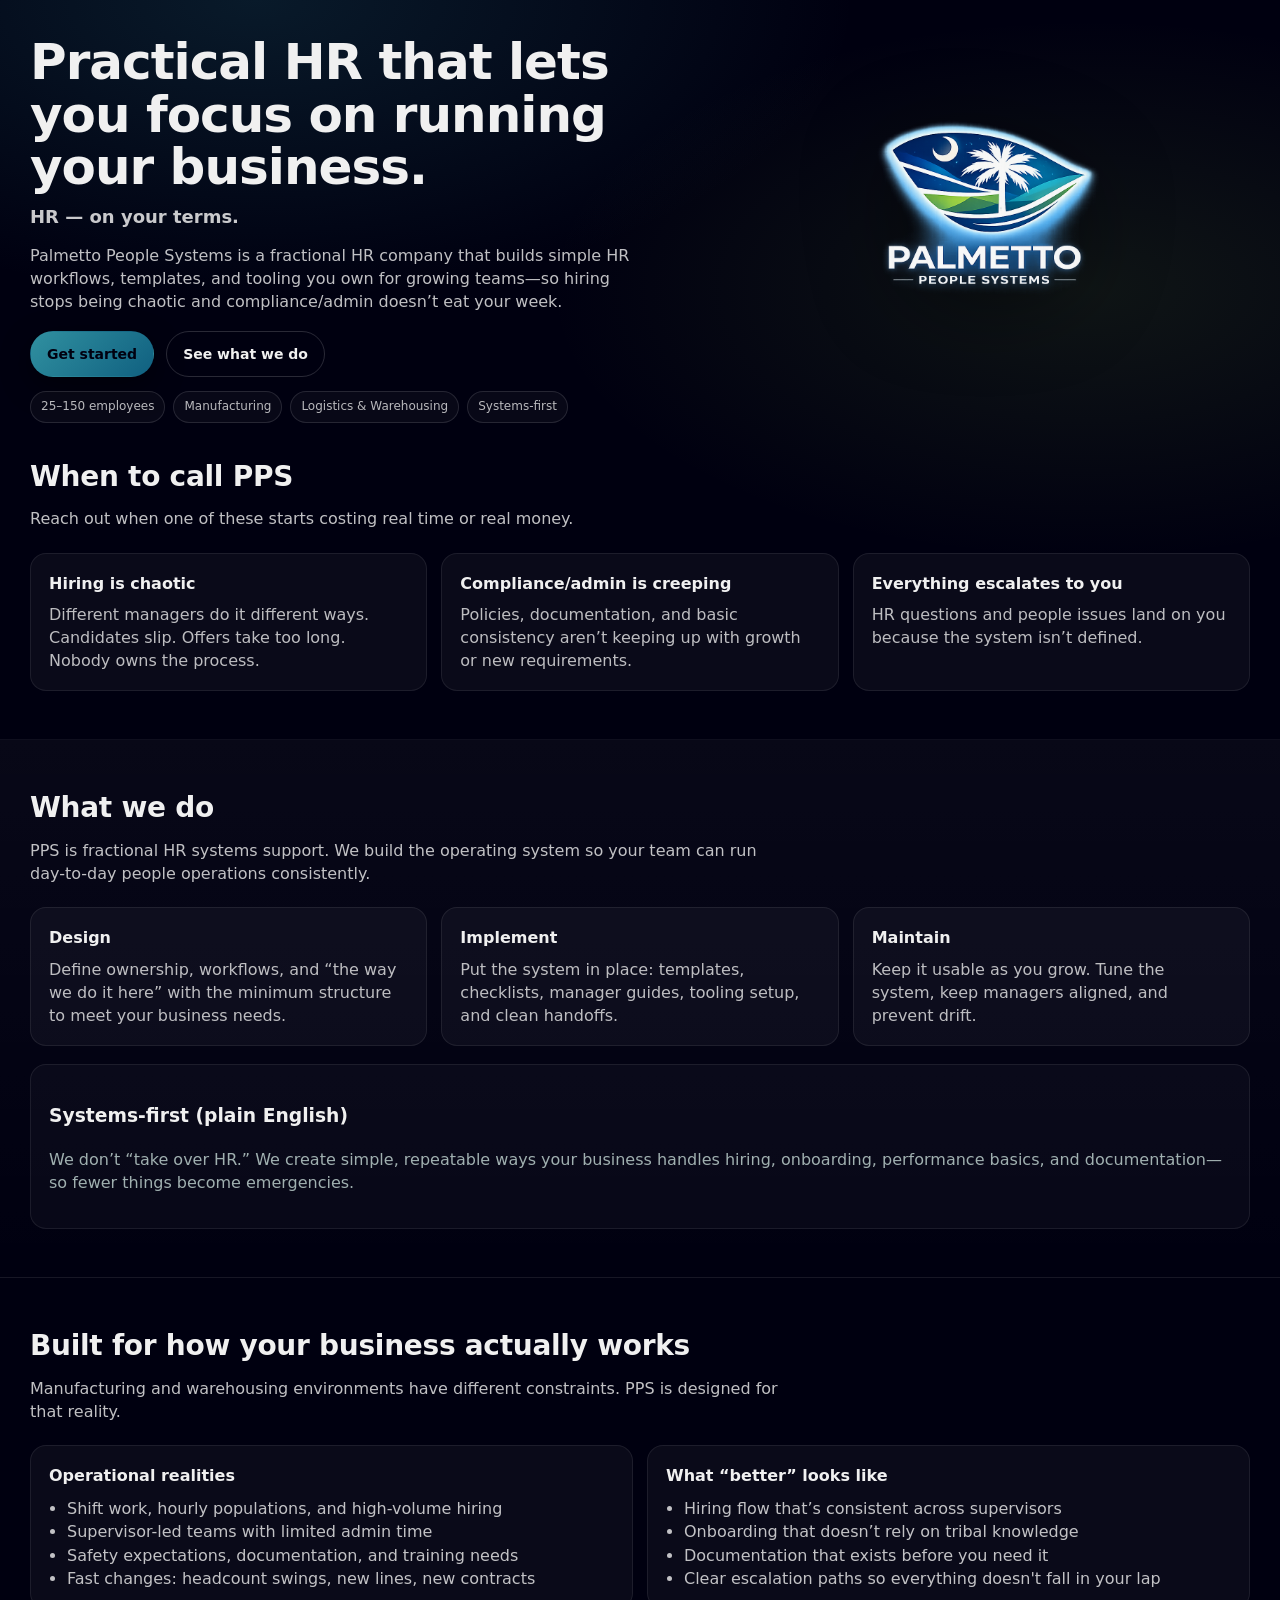
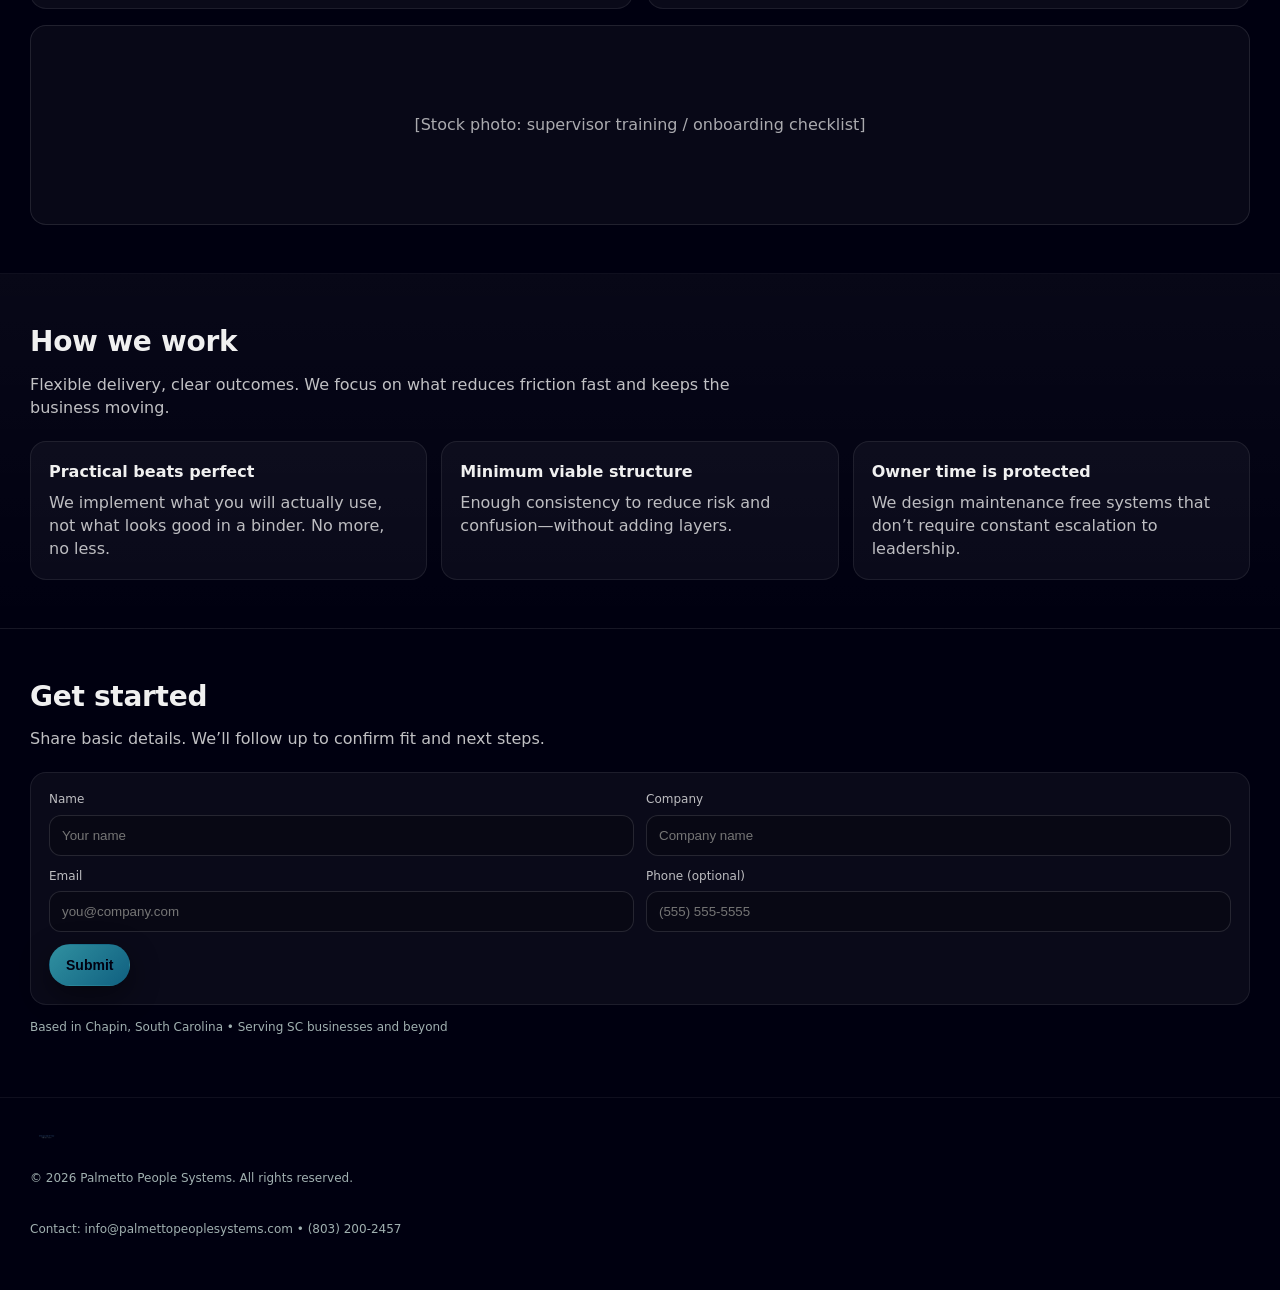
==== index.html @ 8e49301e "Initial site commit" ====
<!doctype html>
<html lang="en">
<head>
  <meta charset="utf-8" />
  <meta name="viewport" content="width=device-width, initial-scale=1" />
  <title>Palmetto People Systems | HR — on your terms.</title>
  <meta name="description" content="Practical HR systems for manufacturing and logistics businesses in South Carolina. HR — on your terms." />
  <link rel="stylesheet" href="styles.css" />
</head>

<body>
  <main id="top">

    <!-- HERO -->
    <section class="hero">
      <div class="container hero-grid">

        <div class="hero-copy">
          <div class="hero-content">
            <h1 class="hero-headline">Practical HR that lets you focus on running your business.</h1>

            <p class="hero-tagline">HR — on your terms.</p>

            <p class="hero-subhead">
              Palmetto People Systems is a fractional HR company that builds simple HR workflows, templates, and tooling you own for growing teams—so hiring stops being chaotic and compliance/admin doesn’t eat your week.
            </p>

            <div class="cta-row">
              <a class="btn" href="#contact">Get started</a>
              <a class="btn btn-ghost" href="#what">See what we do</a>
            </div>

            <div class="pill-row">
              <span class="pill">25–150 employees</span>
              <span class="pill">Manufacturing</span>
              <span class="pill">Logistics & Warehousing</span>
              <span class="pill">Systems-first</span>
            </div>
          </div>

          <img class="brand-logo" src="assets/logo-contrast-white-letters.png" alt="Palmetto People Systems" />
        </div>

      </div>
    </section>

    <!-- TRIGGERS -->
    <section class="section">
      <div class="container">
        <div class="section-head">
          <h2>When to call PPS</h2>
          <p> Reach out when one of these starts costing real time or real money.</p>
        </div>

        <div class="cards">
          <article class="card">
            <h3>Hiring is chaotic</h3>
            <p>Different managers do it different ways. Candidates slip. Offers take too long. Nobody owns the process.</p>
          </article>
          <article class="card">
            <h3>Compliance/admin is creeping</h3>
            <p>Policies, documentation, and basic consistency aren’t keeping up with growth or new requirements.</p>
          </article>
          <article class="card">
            <h3>Everything escalates to you</h3>
            <p>HR questions and people issues land on you because the system isn’t defined.</p>
          </article>
        </div>
      </div>
    </section>

    <!-- WHAT WE DO -->
    <section id="what" class="section section-alt">
      <div class="container">
        <div class="section-head">
          <h2>What we do</h2>
          <p>
            PPS is fractional HR systems support. We build the operating system so your team can run day-to-day people operations consistently.
          </p>
        </div>

        <div class="cards">
          <article class="card">
            <h3>Design</h3>
            <p>Define ownership, workflows, and “the way we do it here” with the minimum structure to meet your business needs.</p>
          </article>
          <article class="card">
            <h3>Implement</h3>
            <p>Put the system in place: templates, checklists, manager guides, tooling setup, and clean handoffs.</p>
          </article>
          <article class="card">
            <h3>Maintain</h3>
            <p>Keep it usable as you grow. Tune the system, keep managers aligned, and prevent drift.</p>
          </article>
        </div>

        <div class="callout">
          <h3>Systems-first (plain English)</h3>
          <p class="muted">
            We don’t “take over HR.” We create simple, repeatable ways your business handles hiring, onboarding, performance basics, and documentation—
            so fewer things become emergencies. 
          </p>
        </div>
      </div>
    </section>

    <!-- FIT -->
    <section class="section">
      <div class="container">
        <div class="section-head">
          <h2>Built for how your business actually works</h2>
          <p>Manufacturing and warehousing environments have different constraints. PPS is designed for that reality.</p>
        </div>

        <div class="grid-two">
          <div class="list-card">
            <h3>Operational realities</h3>
            <ul>
              <li>Shift work, hourly populations, and high-volume hiring</li>
              <li>Supervisor-led teams with limited admin time</li>
              <li>Safety expectations, documentation, and training needs</li>
              <li>Fast changes: headcount swings, new lines, new contracts</li>
            </ul>
          </div>

          <div class="list-card">
            <h3>What “better” looks like</h3>
            <ul>
              <li>Hiring flow that’s consistent across supervisors</li>
              <li>Onboarding that doesn’t rely on tribal knowledge</li>
              <li>Documentation that exists before you need it</li>
              <li>Clear escalation paths so everything doesn't fall in your lap</li>
            </ul>
          </div>
        </div>

        <!-- [Image: stock photo — clipboard/checklist, supervisor training, onboarding] -->
        <div class="img-placeholder wide" aria-label="Fit image placeholder">
          [Stock photo: supervisor training / onboarding checklist]
        </div>
      </div>
    </section>

    <!-- HOW WE WORK -->
    <section class="section section-alt">
      <div class="container">
        <div class="section-head">
          <h2>How we work</h2>
          <p>
            Flexible delivery, clear outcomes. We focus on what reduces friction fast and keeps the business moving.
          </p>
        </div>

        <div class="cards">
          <article class="card">
            <h3>Practical beats perfect</h3>
            <p>We implement what you will actually use, not what looks good in a binder. No more, no less.</p>
          </article>
          <article class="card">
            <h3>Minimum viable structure</h3>
            <p>Enough consistency to reduce risk and confusion—without adding layers.</p>
          </article>
          <article class="card">
            <h3>Owner time is protected</h3>
            <p>We design maintenance free systems that don’t require constant escalation to leadership.</p>
          </article>
        </div>

      </div>
    </section>

    <!-- CONTACT -->
    <section id="contact" class="section">
      <div class="container">
        <div class="section-head">
          <h2>Get started</h2>
          <p>Share basic details. We’ll follow up to confirm fit and next steps.</p>
        </div>

        <form id="leadForm" class="form" action="mailto:info@palmettopeoplesystems.com" method="post" enctype="text/plain">
          <div class="field">
            <label for="name">Name</label>
            <input id="name" name="name" type="text" placeholder="Your name" required />
          </div>

          <div class="field">
            <label for="company">Company</label>
            <input id="company" name="company" type="text" placeholder="Company name" required />
          </div>

          <div class="field">
            <label for="email">Email</label>
            <input id="email" name="email" type="email" placeholder="you@company.com" required />
          </div>

          <div class="field">
            <label for="phone">Phone (optional)</label>
            <input id="phone" name="phone" type="tel" placeholder="(555) 555-5555" />
          </div>

          <div class="actions full">
            <button class="btn" type="submit">Submit</button>
          </div>
        </form>

        <div class="footer-cta">
          <p class="muted small">Based in Chapin, South Carolina • Serving SC businesses and beyond</p>
        </div>
      </div>
    </section>

  </main>

  <footer class="footer">
    <div class="container footer-inner">
      <img class="footer-logo" src="assets/logo-words.png" alt="Palmetto People Systems" />
      <p class="muted small">© <span id="year"></span> Palmetto People Systems. All rights reserved.</p>
      <p class="muted small">Contact: info@palmettopeoplesystems.com • (803) 200-2457</p>
    </div>
  </footer>

  <script>
    document.getElementById("year").textContent = new Date().getFullYear();
  </script>
</body>
</html>
---- styles.css ----
:root{
  --bg: #000010;
  --panel: rgba(255,255,255,0.04);
  --text: #F0F0F0;
  --muted: #A0B0B0;

  --teal: #106080;
  --sea: #3090A0;

  --radius: 16px;
  --shadow: 0 10px 30px rgba(0,0,0,0.45);
  --max: 1220px;
}

*{ box-sizing: border-box; }
html{ scroll-behavior: smooth; }

body{
  margin: 0;
  font-family: ui-sans-serif, system-ui, -apple-system, Segoe UI, Roboto, Helvetica, Arial;
  background:
    radial-gradient(1000px 500px at 20% 0%, rgba(48,144,160,0.18), transparent 60%),
    radial-gradient(900px 450px at 85% 10%, rgba(128,176,64,0.12), transparent 60%),
    var(--bg);
  color: var(--text);
  line-height: 1.45;
}

a{ color: inherit; text-decoration: none; }
a:hover{ opacity: 0.92; }

.container{
  width: min(var(--max), calc(100% - 40px));
  margin: 0 auto;
}

.muted{ color: var(--muted); }
.small{ font-size: 12px; }

/* -------------------------------------------------
   HERO
-------------------------------------------------- */
.hero{
  padding: 36px 0 18px;
}

/* Hero wrapper */
.hero-grid{
  display: block;
}

/* Two-column hero: copy on left, logo on right */
.hero-copy{
  display: grid;
  grid-template-columns: minmax(0, 1.06fr) minmax(0, 0.94fr);
  column-gap: clamp(24px, 3vw, 48px);
  align-items: center;
}

.hero-content{
  max-width: 740px;
  min-width: 0;
}

/* Hero logo */
.brand-logo{
  justify-self: end;
  align-self: center;
  width: clamp(560px, 40vw, 760px);
  max-width: 100%;
  height: auto;
  transform-origin: right center;

  opacity: 0.98;
  filter: drop-shadow(0 18px 48px rgba(0,0,0,0.55));
}

/* Wide desktop tune: enlarge and nudge logo right */
@media (min-width: 1281px){
  .brand-logo{
    transform-origin: 98% center;
    transform: translateX(90px) scale(1.64);
  }
}

/* Desktop-to-tablet interpolation */
@media (max-width: 1280px){
  .hero-copy{
    grid-template-columns: minmax(0, 1fr) minmax(0, 0.95fr);
    column-gap: 24px;
  }

  .brand-logo{
    width: clamp(500px, 42vw, 680px);
    transform: none;
  }
}

.hero + .section{
  padding-top: 16px;
}

.hero-headline{
  margin: 0;
  font-size: clamp(30px, 4vw, 50px);
  line-height: 1.05;
  letter-spacing: -0.02em;
}

.hero-tagline{
  margin: 10px 0 0;
  font-size: 18px;
  font-weight: 600;
  color: rgba(240,240,240,0.84);
}

.hero-subhead{
  margin: 14px 0 0;
  font-size: 16px;
  color: rgba(240,240,240,0.80);
  max-width: 72ch;
}

/* Buttons */
.cta-row{
  display: flex;
  gap: 12px;
  flex-wrap: wrap;
  margin: 18px 0 0;
}

.btn{
  display: inline-flex;
  align-items: center;
  justify-content: center;
  border-radius: 999px;
  padding: 12px 16px;
  font-weight: 700;
  font-size: 14px;
  background: linear-gradient(135deg, var(--sea), var(--teal));
  color: var(--bg);
  border: 1px solid rgba(255,255,255,0.0);
  box-shadow: var(--shadow);
}
.btn:hover{ transform: translateY(-1px); }
.btn:active{ transform: translateY(0px); }

.btn-ghost{
  background: transparent;
  border: 1px solid rgba(255,255,255,0.16);
  color: var(--text);
  box-shadow: none;
}

/* Pills */
.pill-row{
  margin-top: 14px;
  display: flex;
  gap: 8px;
  flex-wrap: wrap;
}

.pill{
  font-size: 12px;
  color: rgba(240,240,240,0.76);
  border: 1px solid rgba(255,255,255,0.12);
  padding: 6px 10px;
  border-radius: 999px;
  background: rgba(255,255,255,0.03);
}

/* Sections */
.section{ padding: 48px 0; }

.section-alt{
  background: linear-gradient(180deg, rgba(255,255,255,0.03), rgba(255,255,255,0.00));
  border-top: 1px solid rgba(255,255,255,0.06);
  border-bottom: 1px solid rgba(255,255,255,0.06);
}

.section-head h2{
  font-size: 28px;
  margin: 0 0 10px;
  letter-spacing: -0.01em;
}

.section-head p{
  color: rgba(240,240,240,0.80);
  max-width: 75ch;
  margin: 0 0 22px;
}

/* Cards */
.cards{
  display: grid;
  grid-template-columns: repeat(3, 1fr);
  gap: 14px;
}

.card{
  background: var(--panel);
  border: 1px solid rgba(255,255,255,0.08);
  border-radius: var(--radius);
  padding: 18px;
}

.card h3{ margin: 0 0 8px; font-size: 16px; }
.card p{ margin: 0; color: rgba(240,240,240,0.78); }

/* Two-column lists */
.grid-two{
  display: grid;
  grid-template-columns: 1fr 1fr;
  gap: 14px;
}

.list-card{
  background: var(--panel);
  border: 1px solid rgba(255,255,255,0.08);
  border-radius: var(--radius);
  padding: 18px;
}

.list-card h3{ margin: 0 0 10px; font-size: 16px; }
.list-card ul{
  margin: 0;
  padding-left: 18px;
  color: rgba(240,240,240,0.80);
}

/* Callouts */
.callout{
  margin-top: 18px;
  background: rgba(255,255,255,0.03);
  border: 1px solid rgba(255,255,255,0.08);
  border-radius: var(--radius);
  padding: 18px;
}

/* Boundary */
.boundary{
  margin-top: 18px;
  background: rgba(255,255,255,0.03);
  border: 1px solid rgba(255,255,255,0.08);
  border-radius: var(--radius);
  padding: 18px;
}

.boundary h3{
  margin: 0 0 8px;
  font-size: 14px;
  letter-spacing: 0.01em;
  color: rgba(240,240,240,0.85);
}

.boundary p{ margin: 0 0 10px; font-size: 13px; }
.boundary ul{ margin: 0; padding-left: 18px; font-size: 13px; }

/* Form */
.form{
  display: grid;
  grid-template-columns: 1fr 1fr;
  gap: 12px;
  background: var(--panel);
  border: 1px solid rgba(255,255,255,0.08);
  border-radius: var(--radius);
  padding: 18px;
}

.field{ display: grid; gap: 6px; }

label{ font-size: 12px; color: rgba(240,240,240,0.78); }

input{
  width: 100%;
  padding: 12px 12px;
  border-radius: 12px;
  border: 1px solid rgba(255,255,255,0.12);
  background: rgba(0,0,0,0.18);
  color: var(--text);
  outline: none;
}

input:focus{
  border-color: rgba(48,144,160,0.55);
  box-shadow: 0 0 0 4px rgba(48,144,160,0.12);
}

.actions{
  display: flex;
  align-items: center;
  gap: 14px;
  flex-wrap: wrap;
}

.actions.full{ grid-column: 1 / -1; }

/* Thank-you */
.thankyou{
  display: grid;
  gap: 4px;
  padding: 14px 16px;
  border-radius: 14px;
  background: rgba(48,144,160,0.12);
  border: 1px solid rgba(48,144,160,0.28);
  margin-bottom: 12px;
}

/* Footer */
.footer{
  padding: 28px 0 40px;
  border-top: 1px solid rgba(255,255,255,0.06);
}

.footer-inner{
  display: grid;
  gap: 10px;
  justify-items: start;
}

.footer-logo{
  height: 22px;
  width: auto;
  opacity: 0.95;
}

.footer-cta{ margin-top: 14px; }

/* Image placeholders used later in page */
.img-placeholder{
  width: 100%;
  min-height: 240px;
  border-radius: var(--radius);
  border: 1px solid rgba(255,255,255,0.10);
  background: rgba(255,255,255,0.03);
  display: grid;
  place-items: center;
  color: rgba(240,240,240,0.70);
  padding: 16px;
  text-align: center;
}

.img-placeholder.wide{
  min-height: 200px;
  margin-top: 16px;
}

/* Mobile stack */
@media (max-width: 900px){
  /* Single column hero: logo above copy */
  .hero-copy{
    display: grid;
    grid-template-columns: 1fr;
    gap: 12px;
  }

  .hero-content{
    order: 2;
    max-width: none;
  }

  .brand-logo{
    order: 1;
    justify-self: center;
    align-self: center;
    width: min(490px, 82vw);
    margin-top: 0;
    margin-bottom: 8px;
  }

  .hero-headline,
  .hero-tagline,
  .hero-subhead,
  .cta-row,
  .pill-row{
    grid-column: 1;
  }

  .cards{ grid-template-columns: 1fr; }
  .grid-two{ grid-template-columns: 1fr; }
}

@media (max-width: 640px){
  .hero{
    padding-top: 24px;
    padding-bottom: 12px;
  }

  .hero-copy{
    gap: 6px;
  }

  .brand-logo{
    width: min(520px, 92vw);
    height: clamp(132px, 38vw, 170px);
    object-fit: cover;
    object-position: center 50%;
    margin-bottom: 2px;
  }

  .hero + .section{
    padding-top: 10px;
  }
}

@media (max-width: 760px){
  .form{ grid-template-columns: 1fr; }
}
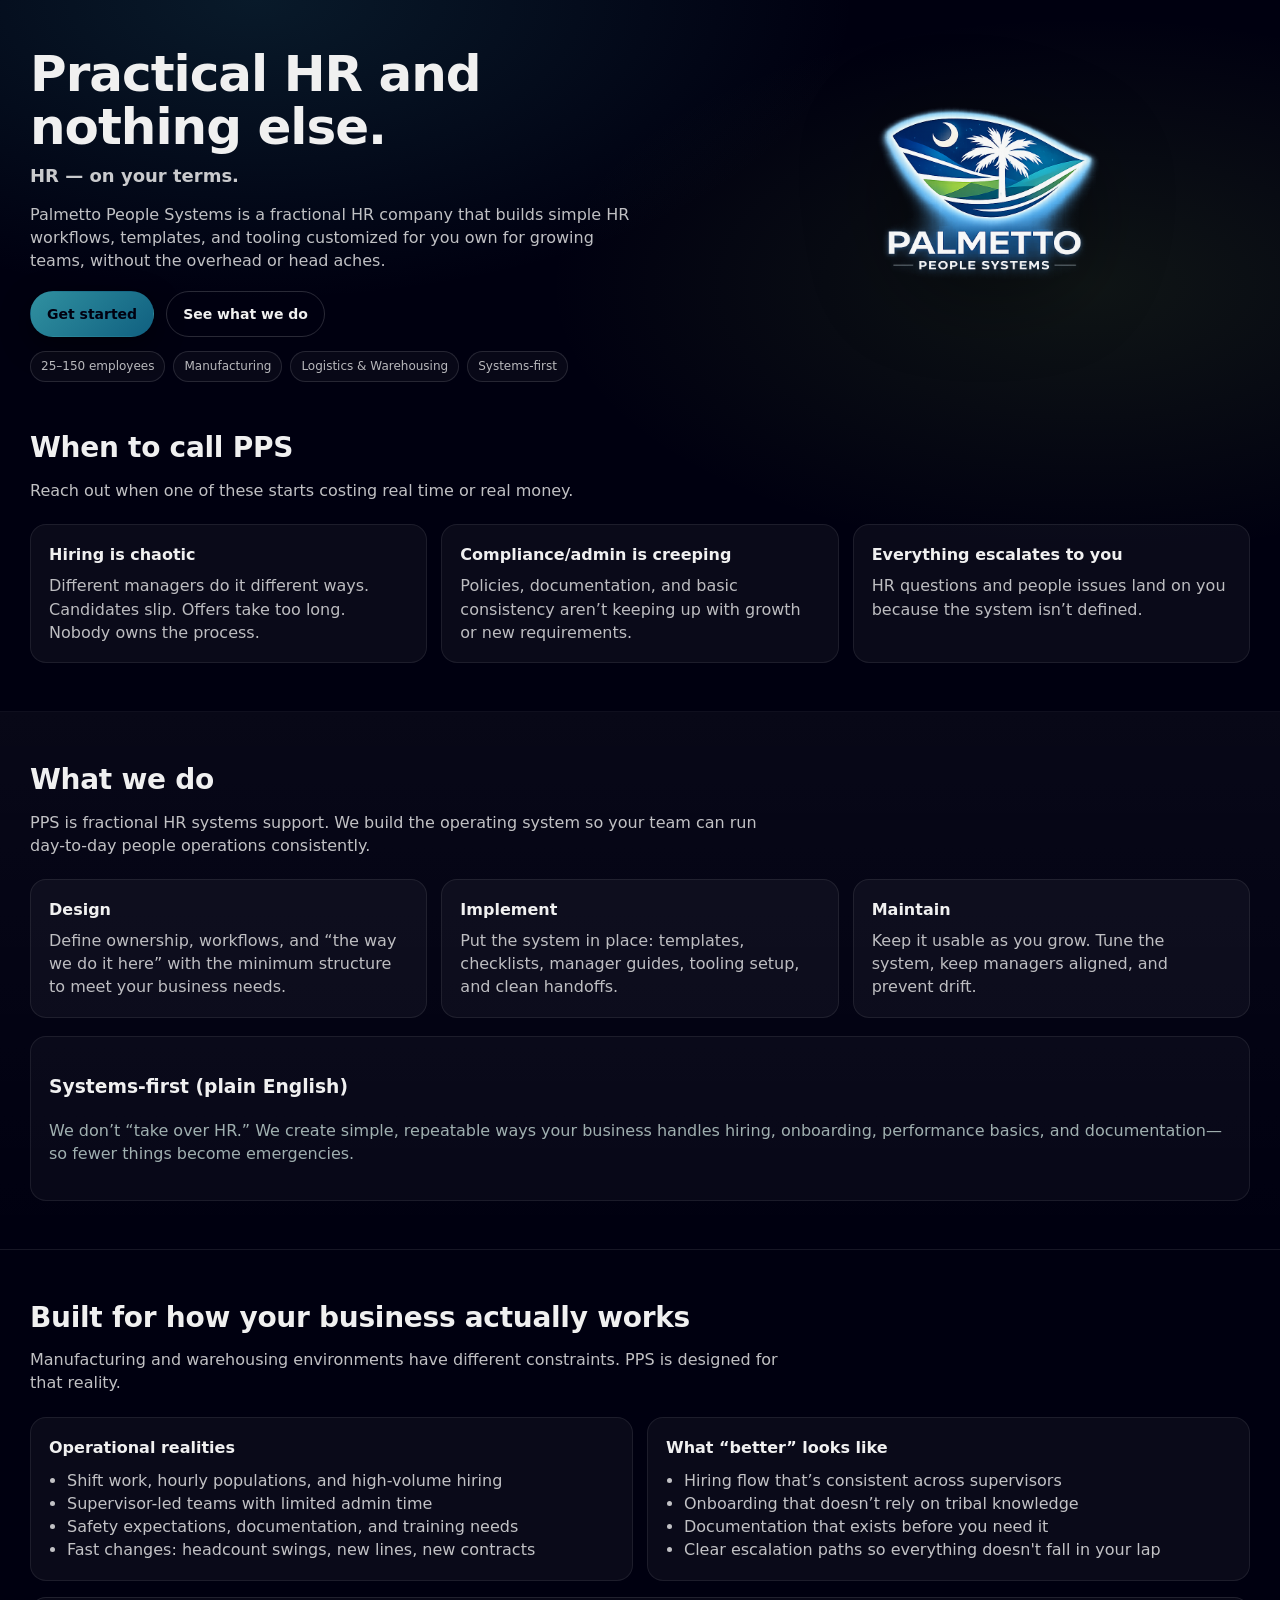
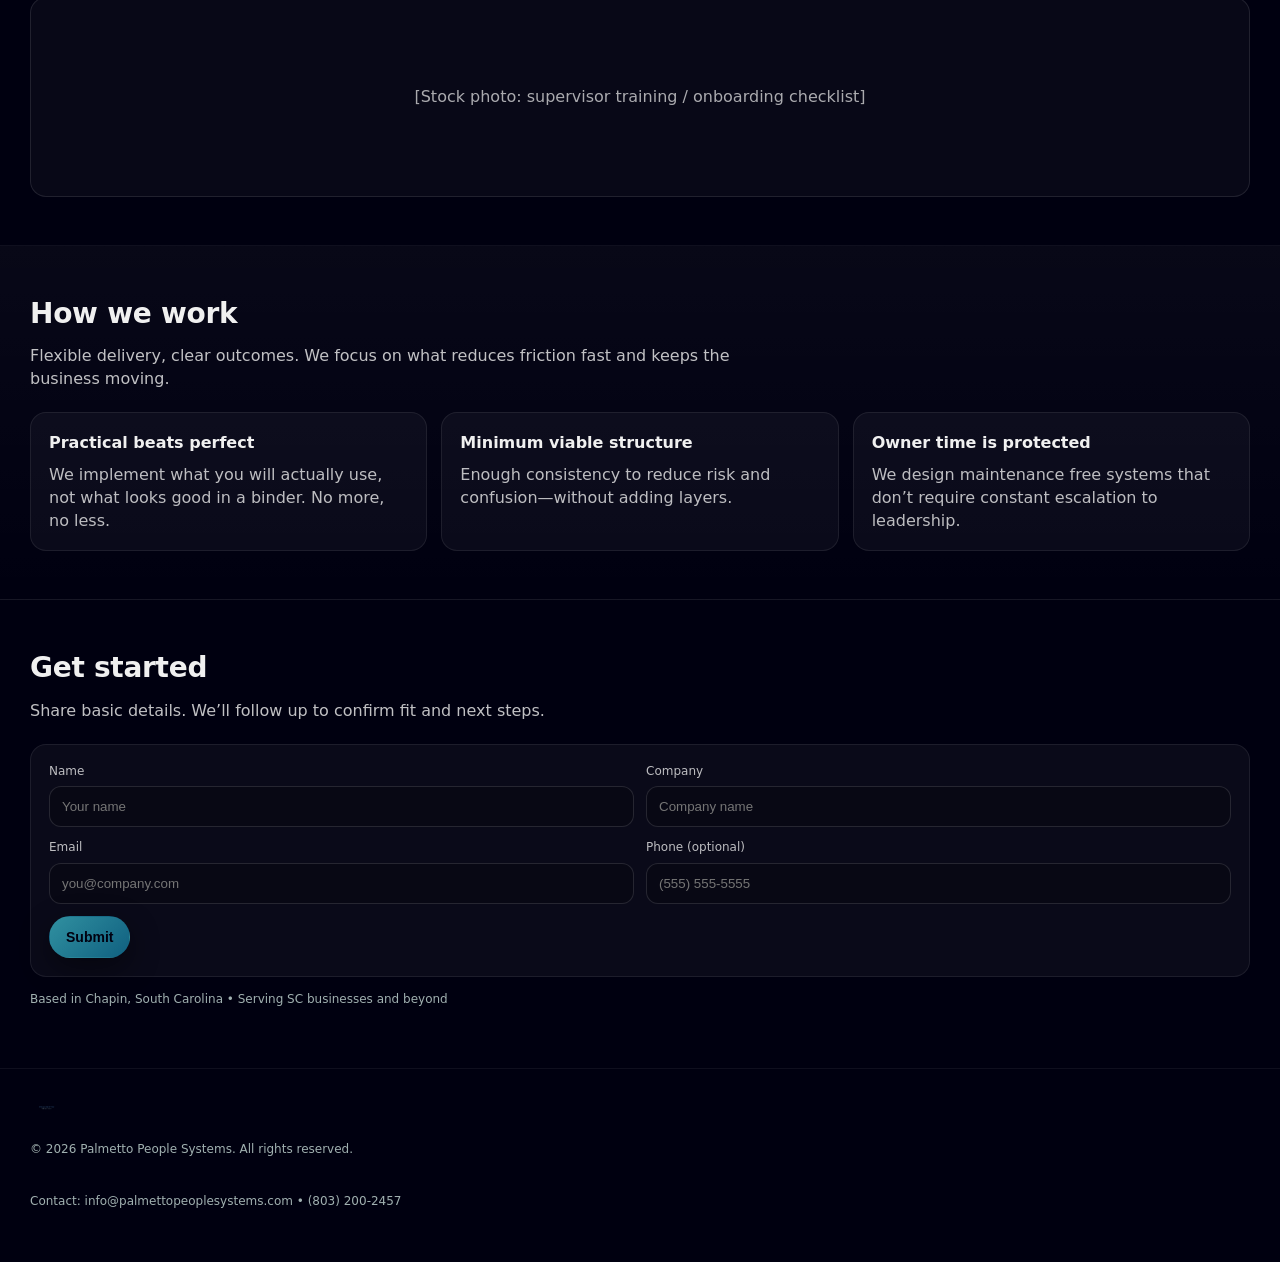
==== commit dcd1740e: "update site content" ====
--- a/index.html
+++ b/index.html
@@ -17,12 +17,12 @@
 
         <div class="hero-copy">
           <div class="hero-content">
-            <h1 class="hero-headline">Practical HR that lets you focus on running your business.</h1>
+            <h1 class="hero-headline">Practical HR and nothing else.</h1>
 
             <p class="hero-tagline">HR — on your terms.</p>
 
             <p class="hero-subhead">
-              Palmetto People Systems is a fractional HR company that builds simple HR workflows, templates, and tooling you own for growing teams—so hiring stops being chaotic and compliance/admin doesn’t eat your week.
+              Palmetto People Systems is a fractional HR company that builds simple HR workflows, templates, and tooling customized for you own for growing teams, without the overhead or head aches.
             </p>
 
             <div class="cta-row">
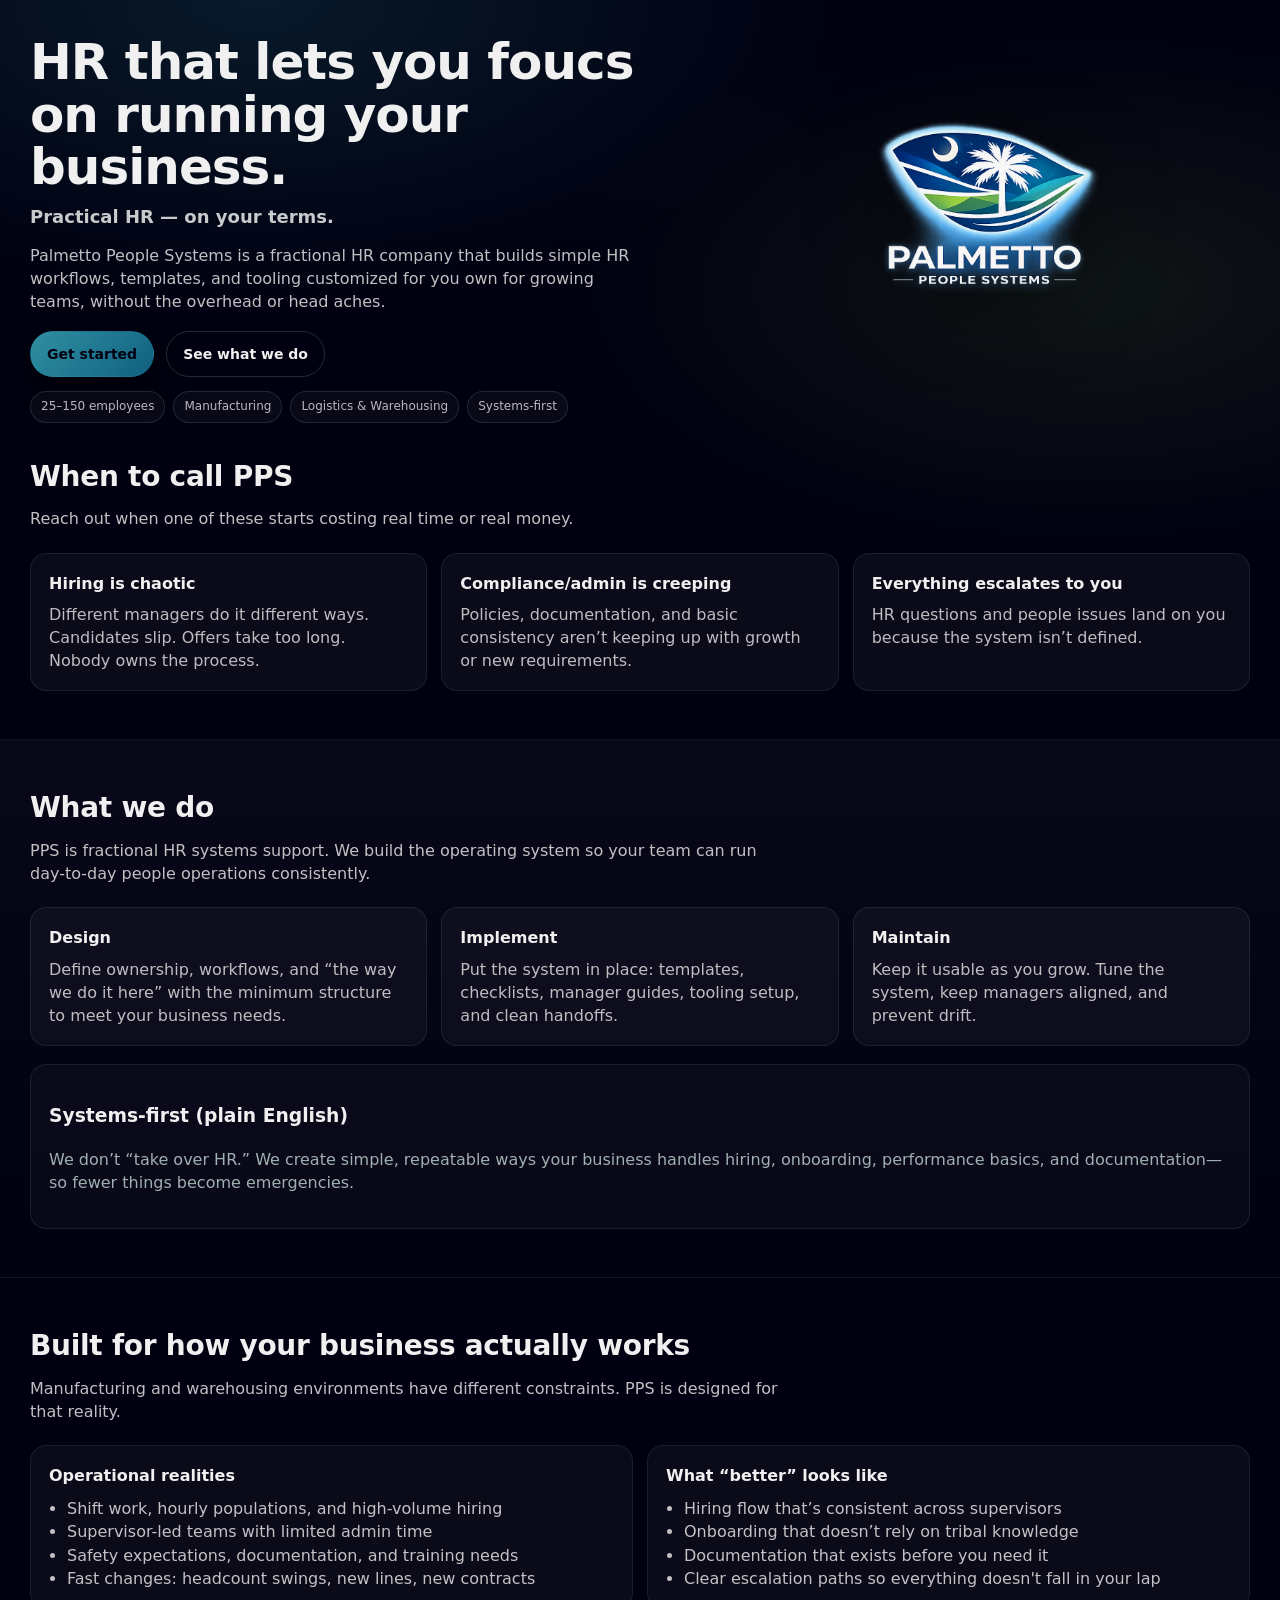
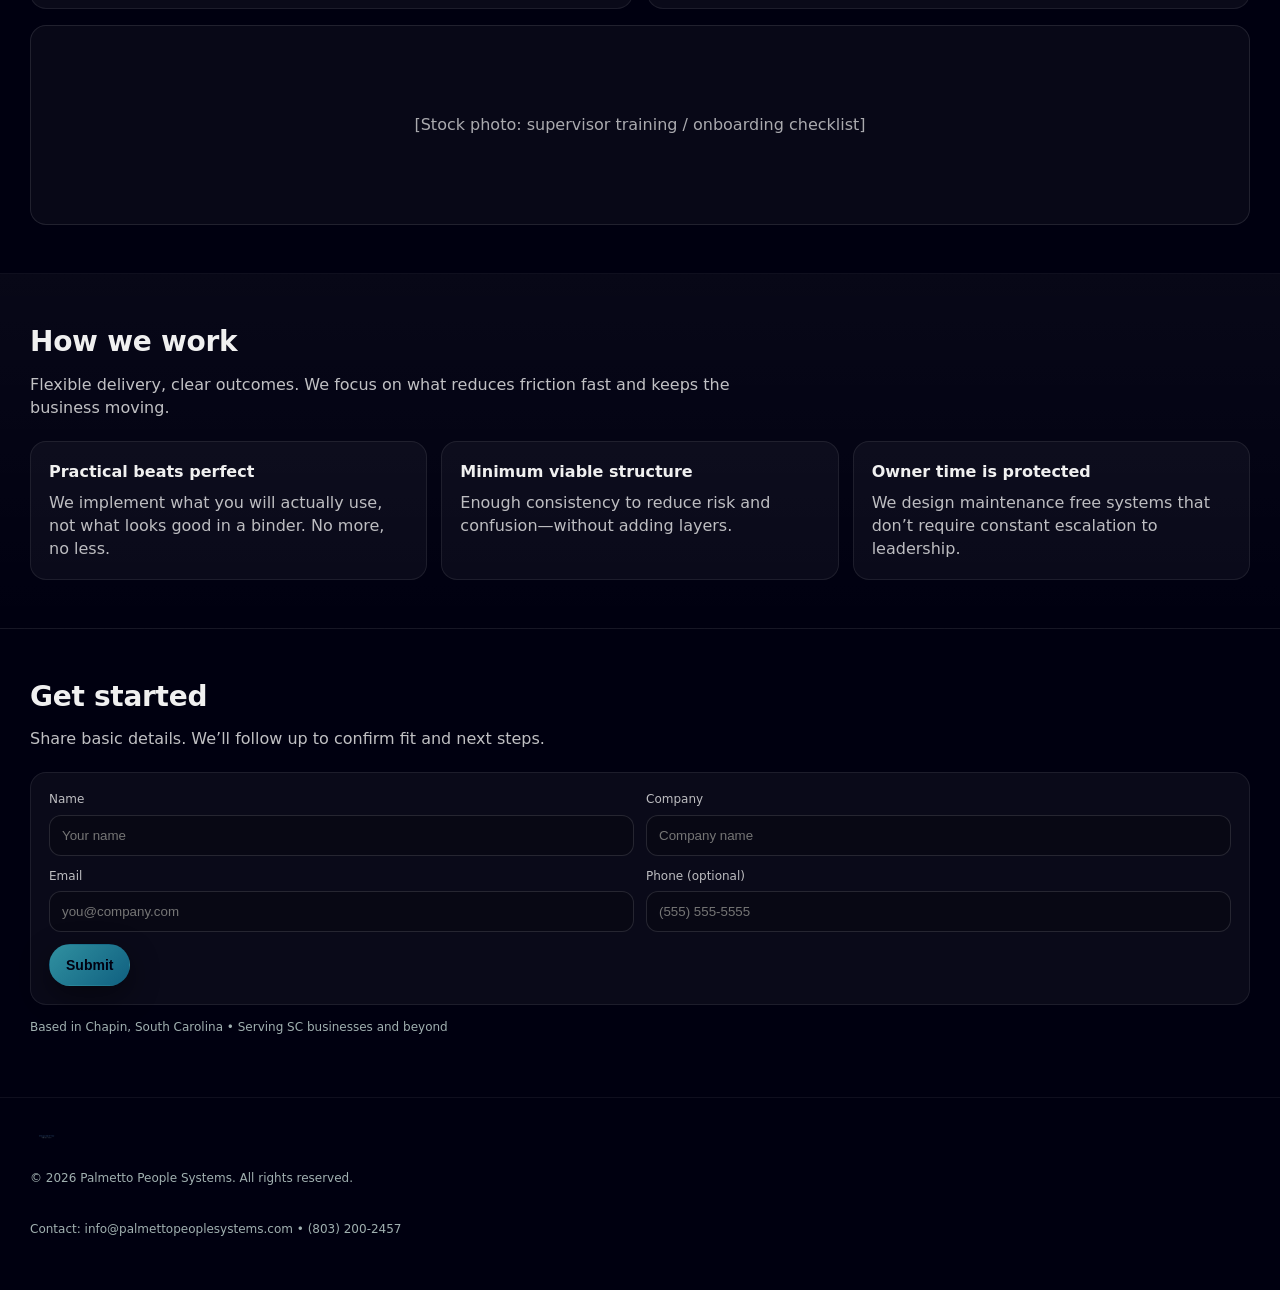
==== commit ae2c5a32: "update" ====
--- a/index.html
+++ b/index.html
@@ -17,9 +17,9 @@
 
         <div class="hero-copy">
           <div class="hero-content">
-            <h1 class="hero-headline">Practical HR and nothing else.</h1>
-
-            <p class="hero-tagline">HR — on your terms.</p>
+            <h1 class="hero-headline">HR that lets you foucs on running your business.</h1>
+
+            <p class="hero-tagline">Practical HR — on your terms.</p>
 
             <p class="hero-subhead">
               Palmetto People Systems is a fractional HR company that builds simple HR workflows, templates, and tooling customized for you own for growing teams, without the overhead or head aches.
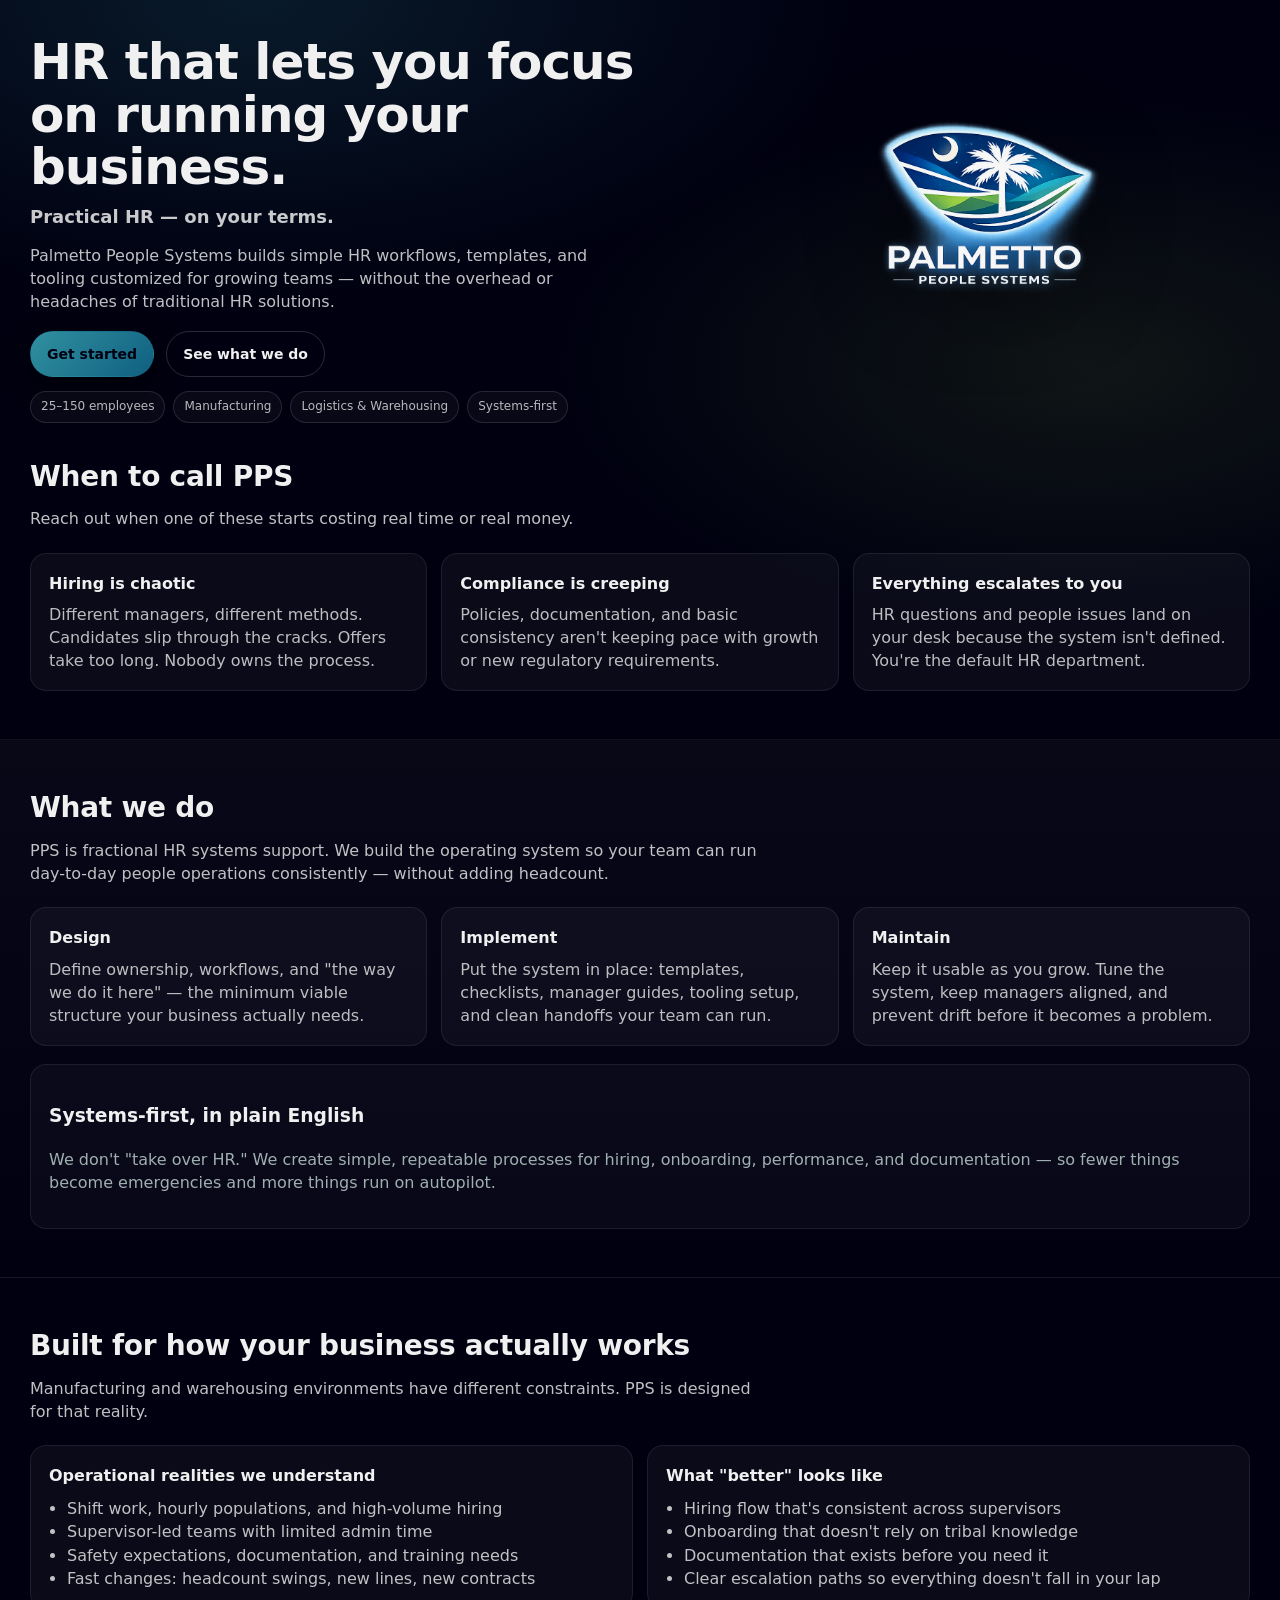
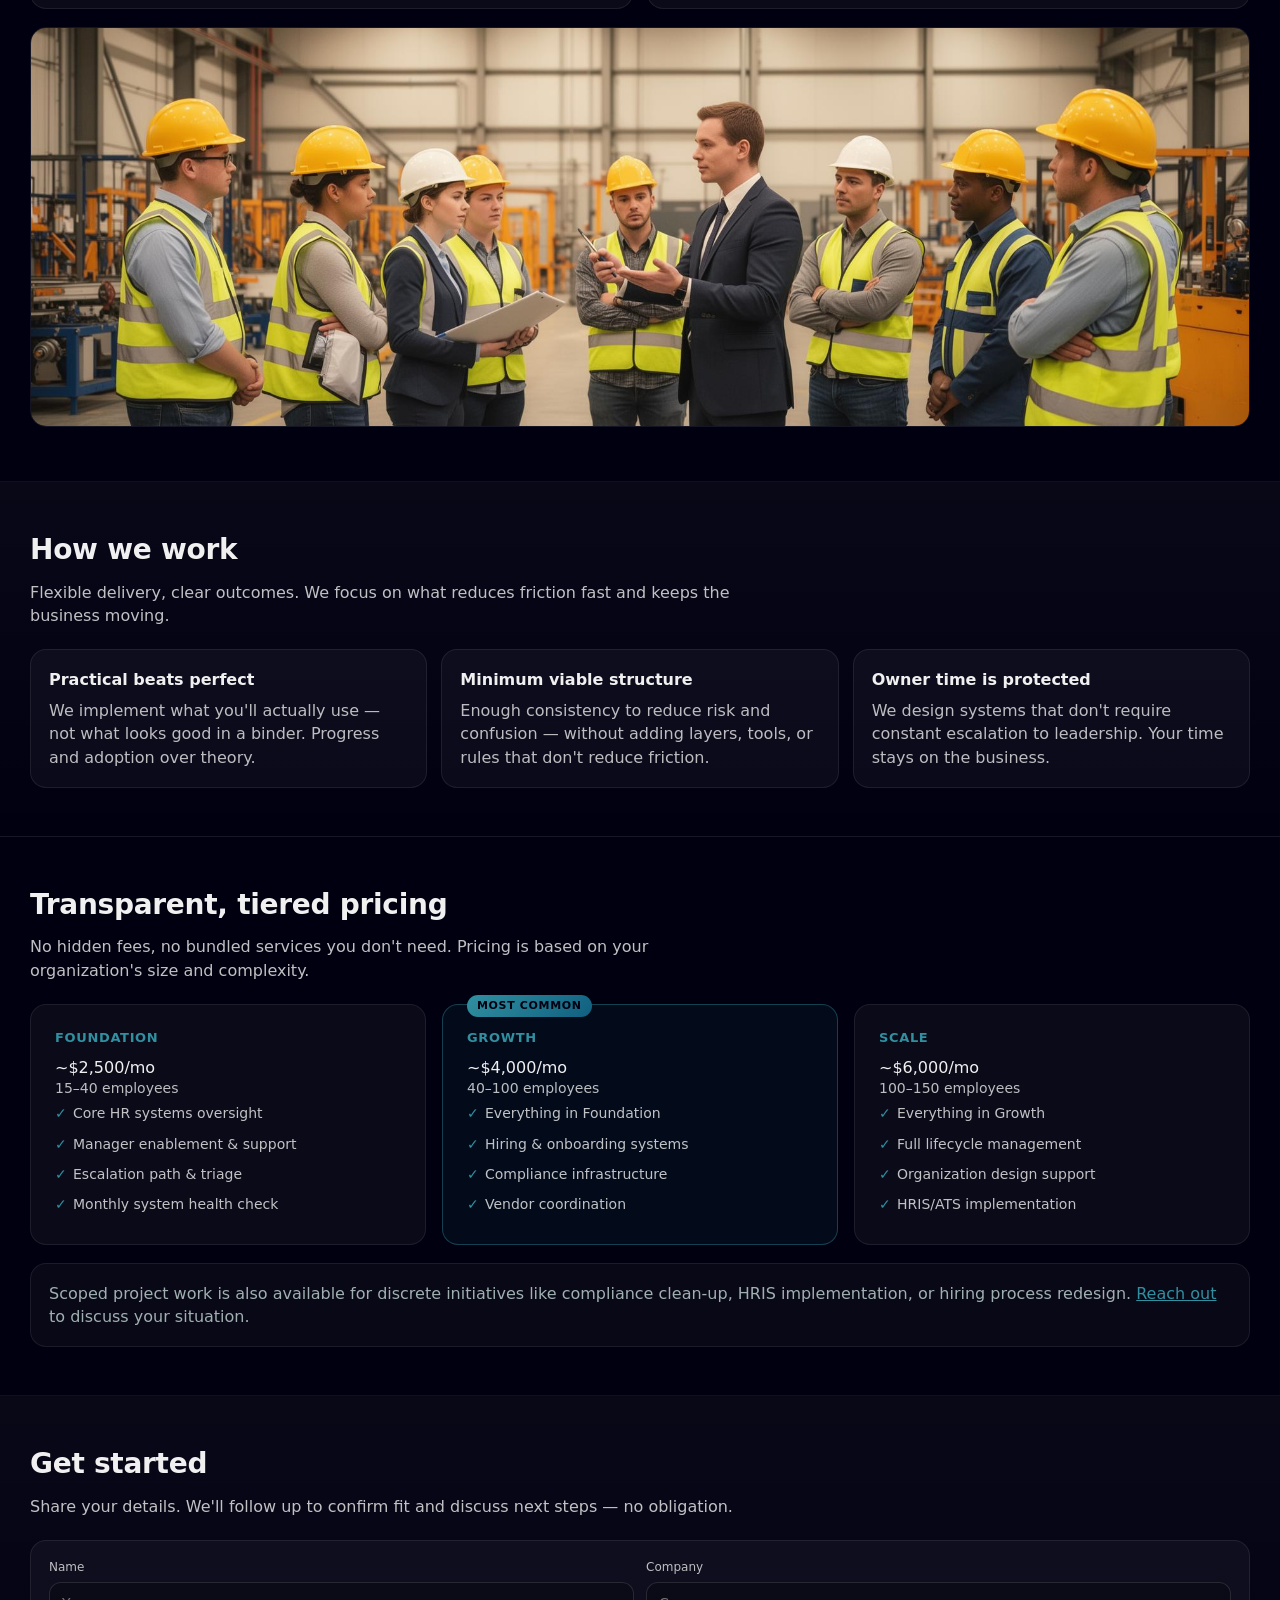
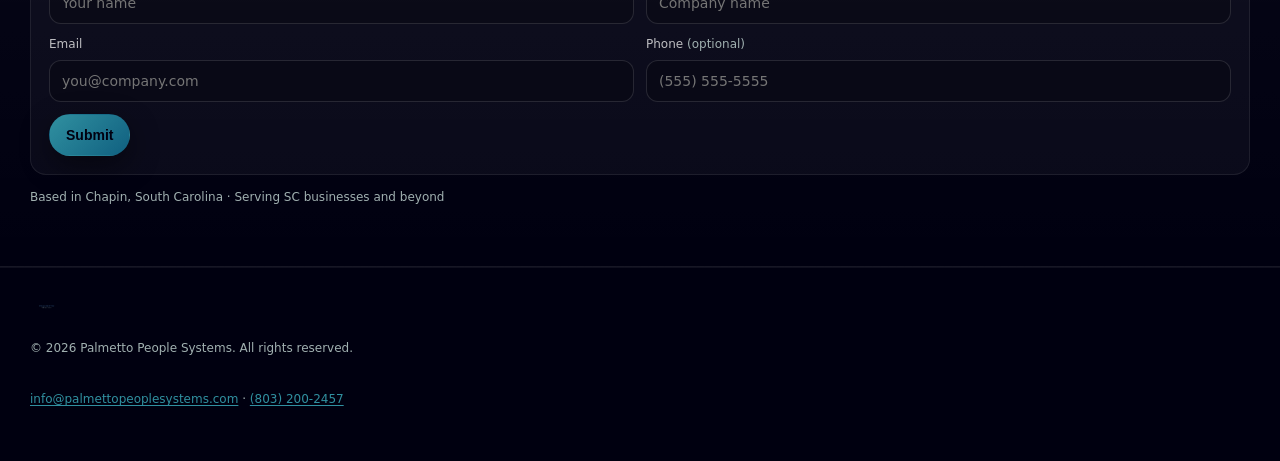
==== commit 835e3d2d: "update" ====
--- a/index.html
+++ b/index.html
@@ -3,8 +3,54 @@
 <head>
   <meta charset="utf-8" />
   <meta name="viewport" content="width=device-width, initial-scale=1" />
-  <title>Palmetto People Systems | HR — on your terms.</title>
-  <meta name="description" content="Practical HR systems for manufacturing and logistics businesses in South Carolina. HR — on your terms." />
+
+  <!-- Primary Meta -->
+  <title>Palmetto People Systems | Fractional HR for SC Manufacturers & Logistics</title>
+  <meta name="description" content="Fractional HR systems for manufacturing and logistics businesses in South Carolina. Simple workflows, templates, and tooling — HR on your terms. Serving 25–150 employee companies." />
+  <link rel="canonical" href="https://palmettopeoplesystems.com/" />
+
+  <!-- Open Graph -->
+  <meta property="og:type" content="website" />
+  <meta property="og:title" content="Palmetto People Systems | Fractional HR for SC Manufacturers" />
+  <meta property="og:description" content="Practical HR systems that remove friction and let you run your business. Serving manufacturing and logistics companies with 25–150 employees in South Carolina." />
+  <meta property="og:url" content="https://palmettopeoplesystems.com/" />
+  <meta property="og:image" content="https://palmettopeoplesystems.com/assets/logo-full-contrast.png" />
+  <meta property="og:locale" content="en_US" />
+
+  <!-- Twitter -->
+  <meta name="twitter:card" content="summary_large_image" />
+  <meta name="twitter:title" content="Palmetto People Systems | Fractional HR" />
+  <meta name="twitter:description" content="Simple HR systems for growing SC businesses. Design, implement, maintain — on your terms." />
+  <meta name="twitter:image" content="https://palmettopeoplesystems.com/assets/logo-full-contrast.png" />
+
+  <!-- Favicon -->
+  <link rel="icon" href="assets/logo-shield.png" type="image/png" />
+
+  <!-- JSON-LD Structured Data -->
+  <script type="application/ld+json">
+  {
+    "@context": "https://schema.org",
+    "@type": "ProfessionalService",
+    "name": "Palmetto People Systems",
+    "description": "Fractional HR systems support for manufacturing and logistics businesses in South Carolina.",
+    "url": "https://palmettopeoplesystems.com",
+    "telephone": "+1-803-200-2457",
+    "email": "info@palmettopeoplesystems.com",
+    "address": {
+      "@type": "PostalAddress",
+      "addressLocality": "Chapin",
+      "addressRegion": "SC",
+      "addressCountry": "US"
+    },
+    "areaServed": {
+      "@type": "State",
+      "name": "South Carolina"
+    },
+    "serviceType": ["Fractional HR", "HR Systems Design", "HR Consulting", "HR Process Implementation"],
+    "priceRange": "$2,500–$6,000/month"
+  }
+  </script>
+
   <link rel="stylesheet" href="styles.css" />
 </head>
 
@@ -17,12 +63,12 @@
 
         <div class="hero-copy">
           <div class="hero-content">
-            <h1 class="hero-headline">HR that lets you foucs on running your business.</h1>
+            <h1 class="hero-headline">HR that lets you focus on running your business.</h1>
 
             <p class="hero-tagline">Practical HR — on your terms.</p>
 
             <p class="hero-subhead">
-              Palmetto People Systems is a fractional HR company that builds simple HR workflows, templates, and tooling customized for you own for growing teams, without the overhead or head aches.
+              Palmetto People Systems builds simple HR workflows, templates, and tooling customized for growing teams — without the overhead or headaches of traditional HR solutions.
             </p>
 
             <div class="cta-row">
@@ -33,12 +79,12 @@
             <div class="pill-row">
               <span class="pill">25–150 employees</span>
               <span class="pill">Manufacturing</span>
-              <span class="pill">Logistics & Warehousing</span>
+              <span class="pill">Logistics &amp; Warehousing</span>
               <span class="pill">Systems-first</span>
             </div>
           </div>
 
-          <img class="brand-logo" src="assets/logo-contrast-white-letters.png" alt="Palmetto People Systems" />
+          <img class="brand-logo" src="assets/logo-contrast-white-letters.png" alt="Palmetto People Systems — fractional HR for South Carolina businesses" />
         </div>
 
       </div>
@@ -49,21 +95,21 @@
       <div class="container">
         <div class="section-head">
           <h2>When to call PPS</h2>
-          <p> Reach out when one of these starts costing real time or real money.</p>
+          <p>Reach out when one of these starts costing real time or real money.</p>
         </div>
 
         <div class="cards">
           <article class="card">
             <h3>Hiring is chaotic</h3>
-            <p>Different managers do it different ways. Candidates slip. Offers take too long. Nobody owns the process.</p>
-          </article>
-          <article class="card">
-            <h3>Compliance/admin is creeping</h3>
-            <p>Policies, documentation, and basic consistency aren’t keeping up with growth or new requirements.</p>
+            <p>Different managers, different methods. Candidates slip through the cracks. Offers take too long. Nobody owns the process.</p>
+          </article>
+          <article class="card">
+            <h3>Compliance is creeping</h3>
+            <p>Policies, documentation, and basic consistency aren't keeping pace with growth or new regulatory requirements.</p>
           </article>
           <article class="card">
             <h3>Everything escalates to you</h3>
-            <p>HR questions and people issues land on you because the system isn’t defined.</p>
+            <p>HR questions and people issues land on your desk because the system isn't defined. You're the default HR department.</p>
           </article>
         </div>
       </div>
@@ -75,30 +121,29 @@
         <div class="section-head">
           <h2>What we do</h2>
           <p>
-            PPS is fractional HR systems support. We build the operating system so your team can run day-to-day people operations consistently.
+            PPS is fractional HR systems support. We build the operating system so your team can run day-to-day people operations consistently — without adding headcount.
           </p>
         </div>
 
         <div class="cards">
           <article class="card">
             <h3>Design</h3>
-            <p>Define ownership, workflows, and “the way we do it here” with the minimum structure to meet your business needs.</p>
+            <p>Define ownership, workflows, and "the way we do it here" — the minimum viable structure your business actually needs.</p>
           </article>
           <article class="card">
             <h3>Implement</h3>
-            <p>Put the system in place: templates, checklists, manager guides, tooling setup, and clean handoffs.</p>
+            <p>Put the system in place: templates, checklists, manager guides, tooling setup, and clean handoffs your team can run.</p>
           </article>
           <article class="card">
             <h3>Maintain</h3>
-            <p>Keep it usable as you grow. Tune the system, keep managers aligned, and prevent drift.</p>
+            <p>Keep it usable as you grow. Tune the system, keep managers aligned, and prevent drift before it becomes a problem.</p>
           </article>
         </div>
 
         <div class="callout">
-          <h3>Systems-first (plain English)</h3>
+          <h3>Systems-first, in plain English</h3>
           <p class="muted">
-            We don’t “take over HR.” We create simple, repeatable ways your business handles hiring, onboarding, performance basics, and documentation—
-            so fewer things become emergencies. 
+            We don't "take over HR." We create simple, repeatable processes for hiring, onboarding, performance, and documentation — so fewer things become emergencies and more things run on autopilot.
           </p>
         </div>
       </div>
@@ -114,7 +159,7 @@
 
         <div class="grid-two">
           <div class="list-card">
-            <h3>Operational realities</h3>
+            <h3>Operational realities we understand</h3>
             <ul>
               <li>Shift work, hourly populations, and high-volume hiring</li>
               <li>Supervisor-led teams with limited admin time</li>
@@ -124,20 +169,22 @@
           </div>
 
           <div class="list-card">
-            <h3>What “better” looks like</h3>
+            <h3>What "better" looks like</h3>
             <ul>
-              <li>Hiring flow that’s consistent across supervisors</li>
-              <li>Onboarding that doesn’t rely on tribal knowledge</li>
+              <li>Hiring flow that's consistent across supervisors</li>
+              <li>Onboarding that doesn't rely on tribal knowledge</li>
               <li>Documentation that exists before you need it</li>
               <li>Clear escalation paths so everything doesn't fall in your lap</li>
             </ul>
           </div>
         </div>
 
-        <!-- [Image: stock photo — clipboard/checklist, supervisor training, onboarding] -->
-        <div class="img-placeholder wide" aria-label="Fit image placeholder">
-          [Stock photo: supervisor training / onboarding checklist]
-        </div>
+        <img
+          class="fit-image"
+          src="assets/operations-training.jpg"
+          alt="Manufacturing supervisor conducting team onboarding training in a warehouse facility"
+          loading="lazy"
+        />
       </div>
     </section>
 
@@ -154,57 +201,121 @@
         <div class="cards">
           <article class="card">
             <h3>Practical beats perfect</h3>
-            <p>We implement what you will actually use, not what looks good in a binder. No more, no less.</p>
+            <p>We implement what you'll actually use — not what looks good in a binder. Progress and adoption over theory.</p>
           </article>
           <article class="card">
             <h3>Minimum viable structure</h3>
-            <p>Enough consistency to reduce risk and confusion—without adding layers.</p>
+            <p>Enough consistency to reduce risk and confusion — without adding layers, tools, or rules that don't reduce friction.</p>
           </article>
           <article class="card">
             <h3>Owner time is protected</h3>
-            <p>We design maintenance free systems that don’t require constant escalation to leadership.</p>
-          </article>
-        </div>
-
+            <p>We design systems that don't require constant escalation to leadership. Your time stays on the business.</p>
+          </article>
+        </div>
+      </div>
+    </section>
+
+    <!-- PRICING -->
+    <section id="pricing" class="section">
+      <div class="container">
+        <div class="section-head">
+          <h2>Transparent, tiered pricing</h2>
+          <p>No hidden fees, no bundled services you don't need. Pricing is based on your organization's size and complexity.</p>
+        </div>
+
+        <div class="cards pricing-cards">
+          <article class="card pricing-card">
+            <div class="pricing-label">Foundation</div>
+            <div class="pricing-range">~$2,500<span class="pricing-unit">/mo</span></div>
+            <p class="pricing-fit">15–40 employees</p>
+            <ul class="pricing-list">
+              <li>Core HR systems oversight</li>
+              <li>Manager enablement &amp; support</li>
+              <li>Escalation path &amp; triage</li>
+              <li>Monthly system health check</li>
+            </ul>
+          </article>
+
+          <article class="card pricing-card pricing-featured">
+            <div class="pricing-label">Growth</div>
+            <div class="pricing-range">~$4,000<span class="pricing-unit">/mo</span></div>
+            <p class="pricing-fit">40–100 employees</p>
+            <ul class="pricing-list">
+              <li>Everything in Foundation</li>
+              <li>Hiring &amp; onboarding systems</li>
+              <li>Compliance infrastructure</li>
+              <li>Vendor coordination</li>
+            </ul>
+          </article>
+
+          <article class="card pricing-card">
+            <div class="pricing-label">Scale</div>
+            <div class="pricing-range">~$6,000<span class="pricing-unit">/mo</span></div>
+            <p class="pricing-fit">100–150 employees</p>
+            <ul class="pricing-list">
+              <li>Everything in Growth</li>
+              <li>Full lifecycle management</li>
+              <li>Organization design support</li>
+              <li>HRIS/ATS implementation</li>
+            </ul>
+          </article>
+        </div>
+
+        <div class="callout">
+          <p class="muted" style="margin:0;">
+            Scoped project work is also available for discrete initiatives like compliance clean-up, HRIS implementation, or hiring process redesign. <a href="#contact" style="color: #3090A0; text-decoration: underline;">Reach out</a> to discuss your situation.
+          </p>
+        </div>
       </div>
     </section>
 
     <!-- CONTACT -->
-    <section id="contact" class="section">
+    <section id="contact" class="section section-alt">
       <div class="container">
         <div class="section-head">
           <h2>Get started</h2>
-          <p>Share basic details. We’ll follow up to confirm fit and next steps.</p>
-        </div>
-
-        <form id="leadForm" class="form" action="mailto:info@palmettopeoplesystems.com" method="post" enctype="text/plain">
+          <p>Share your details. We'll follow up to confirm fit and discuss next steps — no obligation.</p>
+        </div>
+
+        <!-- Web3Forms: free tier, 250 submissions/mo, delivers to your email -->
+        <form id="leadForm" class="form" action="https://api.web3forms.com/submit" method="POST">
+          <!-- Replace YOUR_ACCESS_KEY with your real Web3Forms UUID access key -->
+          <input type="hidden" name="access_key" value="846b39f9-ed20-4c24-8d03-b218e06ad43e" />
+          <input type="hidden" name="subject" value="New Lead — Palmetto People Systems" />
+          <input type="hidden" name="from_name" value="PPS Website" />
+          <!-- Honeypot spam protection -->
+          <input type="checkbox" name="botcheck" style="display: none;" />
+
           <div class="field">
             <label for="name">Name</label>
-            <input id="name" name="name" type="text" placeholder="Your name" required />
+            <input id="name" name="name" type="text" placeholder="Your name" required maxlength="100" />
           </div>
 
           <div class="field">
             <label for="company">Company</label>
-            <input id="company" name="company" type="text" placeholder="Company name" required />
+            <input id="company" name="company" type="text" placeholder="Company name" required maxlength="100" />
           </div>
 
           <div class="field">
             <label for="email">Email</label>
-            <input id="email" name="email" type="email" placeholder="you@company.com" required />
+            <input id="email" name="email" type="email" placeholder="you@company.com" required maxlength="255" />
           </div>
 
           <div class="field">
-            <label for="phone">Phone (optional)</label>
-            <input id="phone" name="phone" type="tel" placeholder="(555) 555-5555" />
+            <label for="phone">Phone <span class="muted">(optional)</span></label>
+            <input id="phone" name="phone" type="tel" placeholder="(555) 555-5555" maxlength="20" />
           </div>
 
           <div class="actions full">
             <button class="btn" type="submit">Submit</button>
           </div>
+
+          <!-- Redirect after submission (optional — remove for default Web3Forms thank-you page) -->
+          <input type="hidden" name="redirect" value="https://palmettopeoplesystems.com/?submitted=true" />
         </form>
 
         <div class="footer-cta">
-          <p class="muted small">Based in Chapin, South Carolina • Serving SC businesses and beyond</p>
+          <p class="muted small">Based in Chapin, South Carolina · Serving SC businesses and beyond</p>
         </div>
       </div>
     </section>
@@ -215,12 +326,36 @@
     <div class="container footer-inner">
       <img class="footer-logo" src="assets/logo-words.png" alt="Palmetto People Systems" />
       <p class="muted small">© <span id="year"></span> Palmetto People Systems. All rights reserved.</p>
-      <p class="muted small">Contact: info@palmettopeoplesystems.com • (803) 200-2457</p>
+      <p class="muted small">
+        <a href="mailto:info@palmettopeoplesystems.com">info@palmettopeoplesystems.com</a> · <a href="tel:+18032002457">(803) 200-2457</a>
+      </p>
     </div>
   </footer>
 
   <script>
     document.getElementById("year").textContent = new Date().getFullYear();
+    const form = document.getElementById("leadForm");
+    const accessKeyField = form.querySelector('input[name="access_key"]');
+
+    // Prevent sending placeholder keys to Web3Forms.
+    form.addEventListener("submit", (event) => {
+      const key = (accessKeyField?.value || "").trim();
+      if (!key || key === "YOUR_ACCESS_KEY") {
+        event.preventDefault();
+        alert("Form is not configured yet. Replace YOUR_ACCESS_KEY in index.html with your Web3Forms access key.");
+      }
+    });
+
+    // Show thank-you message if redirected after form submission
+    if (new URLSearchParams(window.location.search).get("submitted") === "true") {
+      const msg = document.createElement("div");
+      msg.className = "thankyou";
+      msg.innerHTML = "<strong>Thank you!</strong><span>We'll be in touch within one business day.</span>";
+      form.parentNode.insertBefore(msg, form);
+      form.style.display = "none";
+      // Clean URL
+      history.replaceState(null, "", window.location.pathname);
+    }
   </script>
 </body>
 </html>
--- a/styles.css
+++ b/styles.css
@@ -44,12 +44,10 @@
   padding: 36px 0 18px;
 }
 
-/* Hero wrapper */
 .hero-grid{
   display: block;
 }
 
-/* Two-column hero: copy on left, logo on right */
 .hero-copy{
   display: grid;
   grid-template-columns: minmax(0, 1.06fr) minmax(0, 0.94fr);
@@ -62,7 +60,6 @@
   min-width: 0;
 }
 
-/* Hero logo */
 .brand-logo{
   justify-self: end;
   align-self: center;
@@ -70,12 +67,10 @@
   max-width: 100%;
   height: auto;
   transform-origin: right center;
-
   opacity: 0.98;
   filter: drop-shadow(0 18px 48px rgba(0,0,0,0.55));
 }
 
-/* Wide desktop tune: enlarge and nudge logo right */
 @media (min-width: 1281px){
   .brand-logo{
     transform-origin: 98% center;
@@ -83,7 +78,6 @@
   }
 }
 
-/* Desktop-to-tablet interpolation */
 @media (max-width: 1280px){
   .hero-copy{
     grid-template-columns: minmax(0, 1fr) minmax(0, 0.95fr);
@@ -118,7 +112,8 @@
   margin: 14px 0 0;
   font-size: 16px;
   color: rgba(240,240,240,0.80);
-  max-width: 72ch;
+  max-width: 64ch;
+  text-wrap: pretty;
 }
 
 /* Buttons */
@@ -141,8 +136,10 @@
   color: var(--bg);
   border: 1px solid rgba(255,255,255,0.0);
   box-shadow: var(--shadow);
-}
-.btn:hover{ transform: translateY(-1px); }
+  cursor: pointer;
+  transition: transform 0.15s ease, box-shadow 0.15s ease;
+}
+.btn:hover{ transform: translateY(-1px); box-shadow: 0 12px 36px rgba(0,0,0,0.55); }
 .btn:active{ transform: translateY(0px); }
 
 .btn-ghost{
@@ -182,12 +179,14 @@
   font-size: 28px;
   margin: 0 0 10px;
   letter-spacing: -0.01em;
+  text-wrap: balance;
 }
 
 .section-head p{
   color: rgba(240,240,240,0.80);
-  max-width: 75ch;
+  max-width: 72ch;
   margin: 0 0 22px;
+  text-wrap: pretty;
 }
 
 /* Cards */
@@ -237,24 +236,93 @@
   padding: 18px;
 }
 
-/* Boundary */
-.boundary{
+/* Fit section image */
+.fit-image{
+  width: 100%;
+  border-radius: var(--radius);
   margin-top: 18px;
-  background: rgba(255,255,255,0.03);
+  object-fit: cover;
+  max-height: 400px;
   border: 1px solid rgba(255,255,255,0.08);
-  border-radius: var(--radius);
-  padding: 18px;
-}
-
-.boundary h3{
-  margin: 0 0 8px;
+}
+
+/* -------------------------------------------------
+   PRICING
+-------------------------------------------------- */
+.pricing-cards{
+  gap: 16px;
+}
+
+.pricing-card{
+  display: flex;
+  flex-direction: column;
+  padding: 24px;
+  transition: transform 0.2s ease, border-color 0.2s ease;
+}
+
+.pricing-card:hover{
+  transform: translateY(-2px);
+  border-color: rgba(48,144,160,0.3);
+}
+
+.pricing-featured{
+  border-color: rgba(48,144,160,0.4);
+  background: rgba(48,144,160,0.08);
+  position: relative;
+}
+
+.pricing-featured::before{
+  content: "Most common";
+  position: absolute;
+  top: -10px;
+  left: 24px;
+  font-size: 11px;
+  font-weight: 700;
+  text-transform: uppercase;
+  letter-spacing: 0.06em;
+  background: linear-gradient(135deg, var(--sea), var(--teal));
+  color: var(--bg);
+  padding: 3px 10px;
+  border-radius: 999px;
+}
+
+.pricing-label{
+  font-size: 13px;
+  font-weight: 600;
+  text-transform: uppercase;
+  letter-spacing: 0.05em;
+  color: var(--sea);
+  margin-bottom: 8px;
+}
+
+.pricing-fit{
   font-size: 14px;
-  letter-spacing: 0.01em;
-  color: rgba(240,240,240,0.85);
-}
-
-.boundary p{ margin: 0 0 10px; font-size: 13px; }
-.boundary ul{ margin: 0; padding-left: 18px; font-size: 13px; }
+  color: rgba(240,240,240,0.80);
+  margin: 0 0 14px;
+  line-height: 1.4;
+}
+
+.pricing-list{
+  list-style: none;
+  padding: 0;
+  margin: 0;
+  font-size: 14px;
+  color: rgba(240,240,240,0.80);
+}
+
+.pricing-list li{
+  padding: 5px 0;
+  padding-left: 18px;
+  position: relative;
+}
+
+.pricing-list li::before{
+  content: "✓";
+  position: absolute;
+  left: 0;
+  color: var(--sea);
+  font-weight: 700;
+}
 
 /* Form */
 .form{
@@ -279,6 +347,8 @@
   background: rgba(0,0,0,0.18);
   color: var(--text);
   outline: none;
+  font-family: inherit;
+  font-size: 14px;
 }
 
 input:focus{
@@ -326,28 +396,18 @@
 
 .footer-cta{ margin-top: 14px; }
 
-/* Image placeholders used later in page */
-.img-placeholder{
-  width: 100%;
-  min-height: 240px;
-  border-radius: var(--radius);
-  border: 1px solid rgba(255,255,255,0.10);
-  background: rgba(255,255,255,0.03);
-  display: grid;
-  place-items: center;
-  color: rgba(240,240,240,0.70);
-  padding: 16px;
-  text-align: center;
-}
-
-.img-placeholder.wide{
-  min-height: 200px;
-  margin-top: 16px;
+.footer a{
+  color: var(--sea);
+  text-decoration: underline;
+  text-underline-offset: 2px;
+}
+
+.footer a:hover{
+  opacity: 0.85;
 }
 
 /* Mobile stack */
 @media (max-width: 900px){
-  /* Single column hero: logo above copy */
   .hero-copy{
     display: grid;
     grid-template-columns: 1fr;
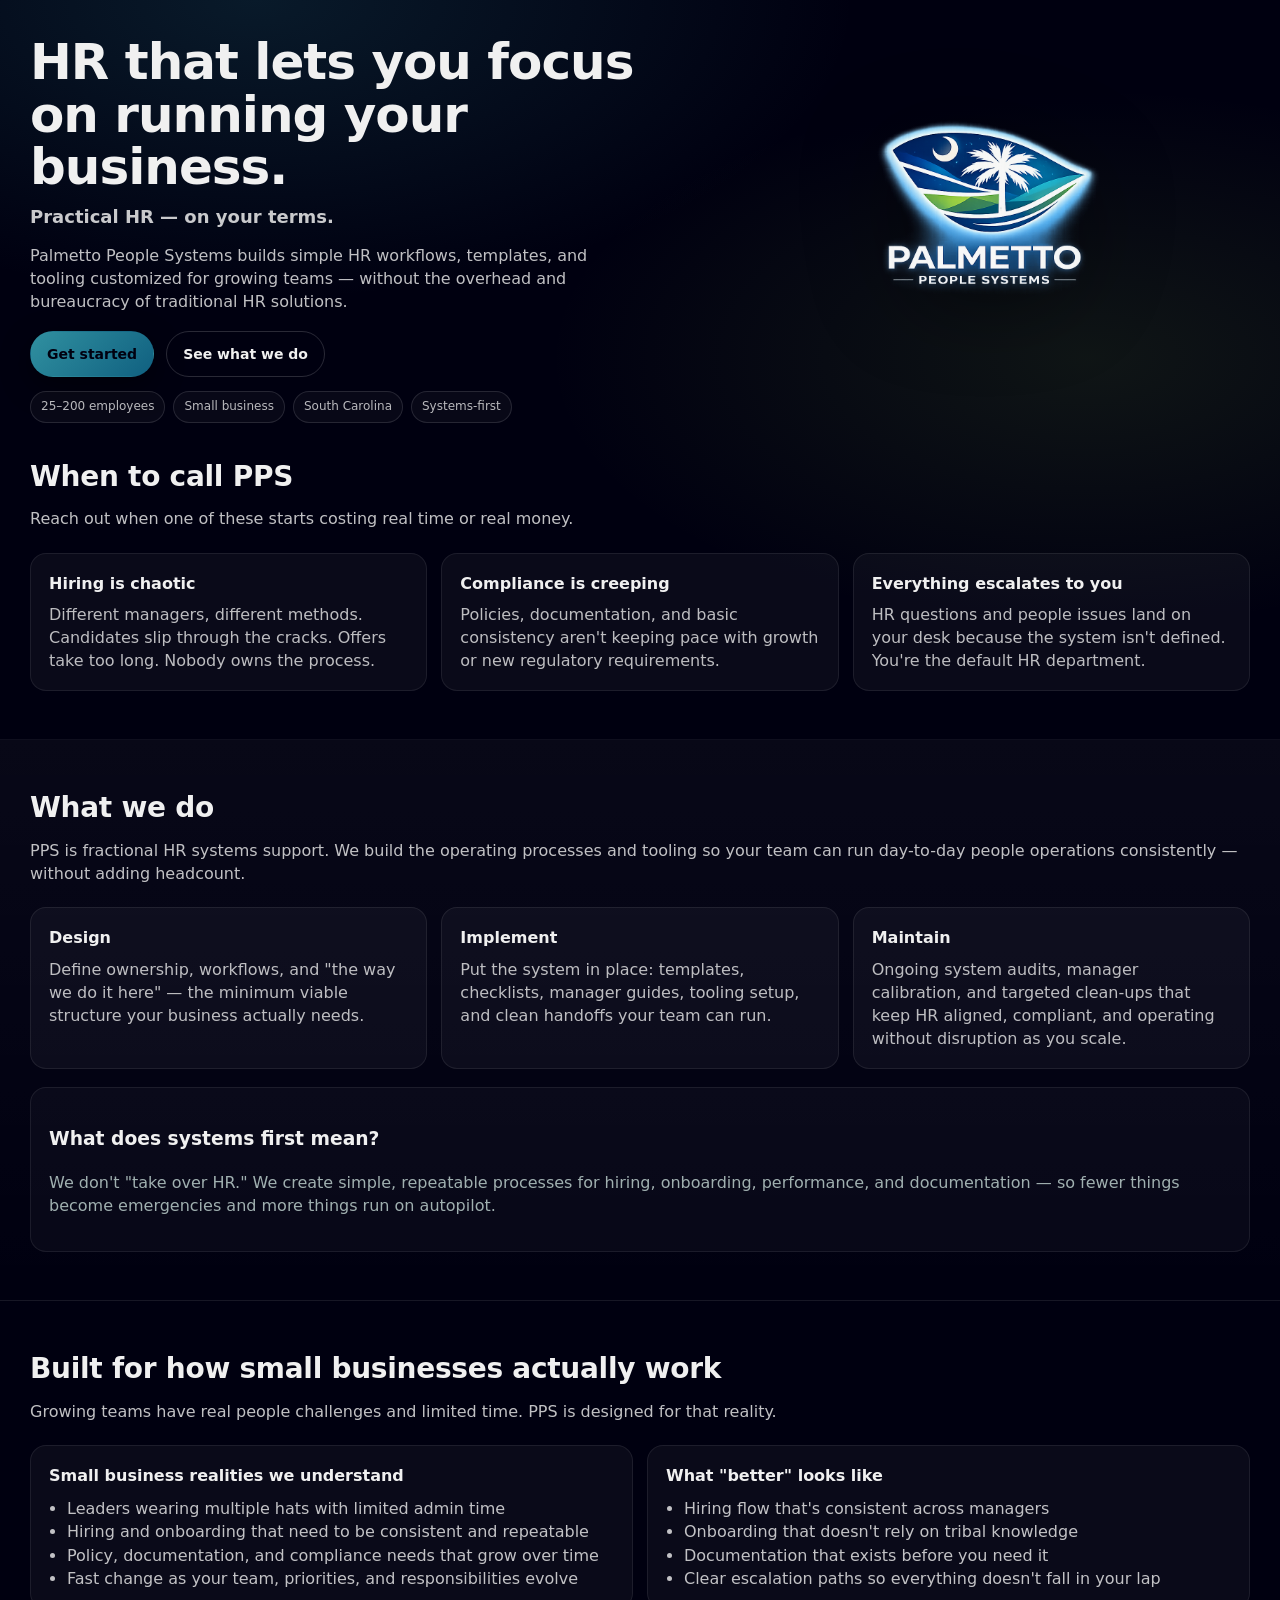
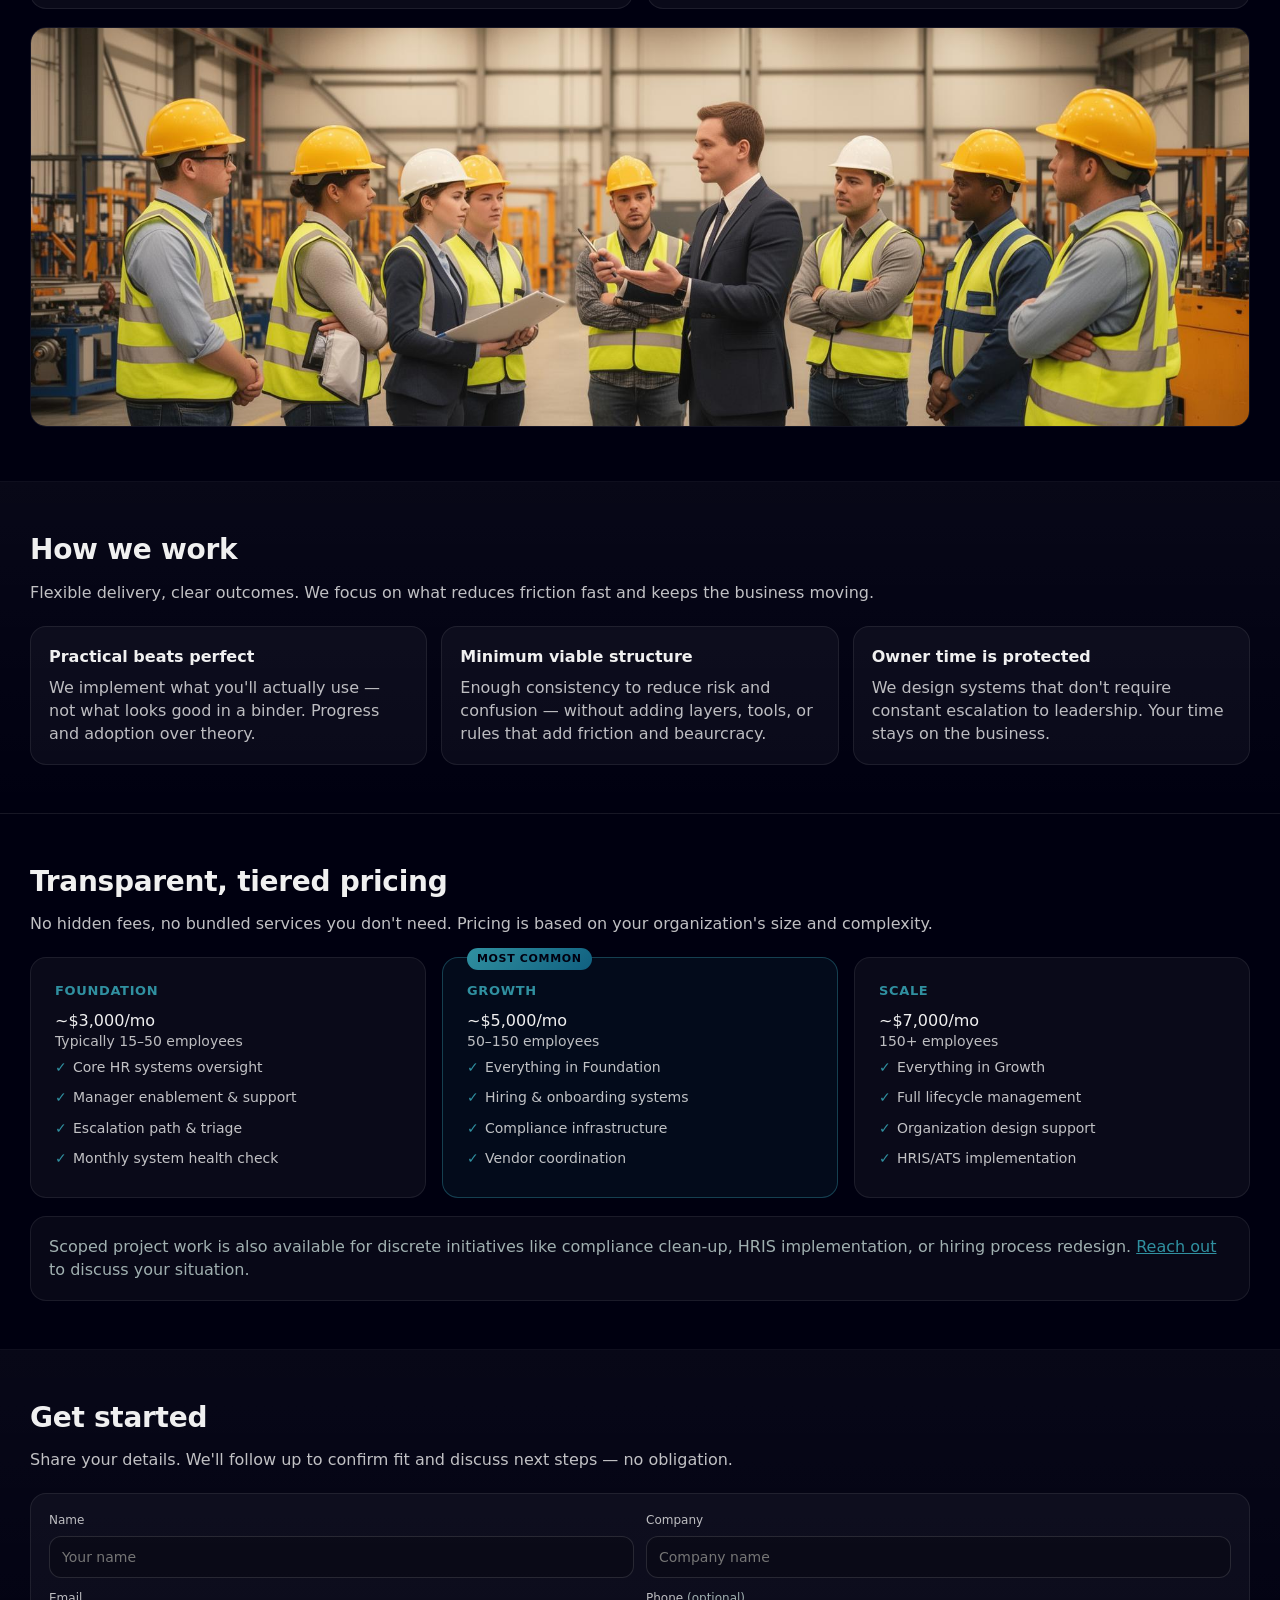
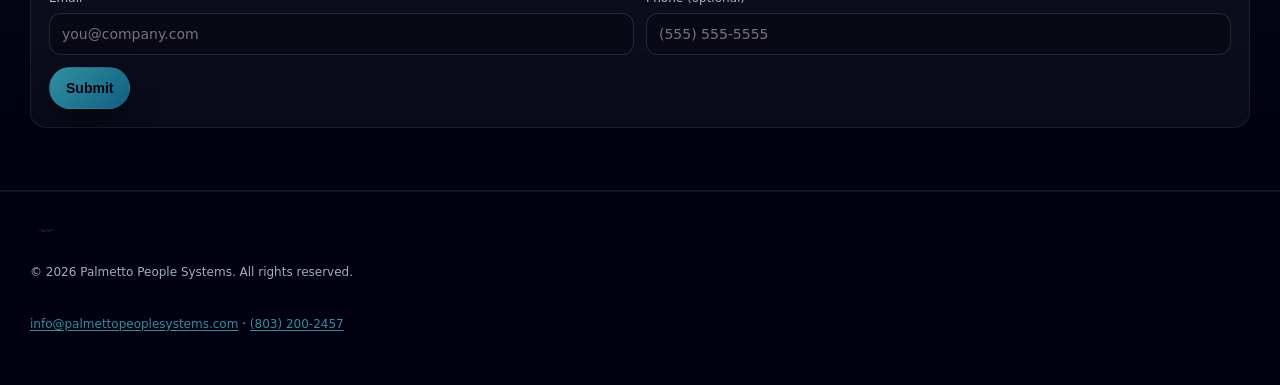
==== commit 241aad48: "update" ====
--- a/index.html
+++ b/index.html
@@ -5,14 +5,14 @@
   <meta name="viewport" content="width=device-width, initial-scale=1" />
 
   <!-- Primary Meta -->
-  <title>Palmetto People Systems | Fractional HR for SC Manufacturers & Logistics</title>
-  <meta name="description" content="Fractional HR systems for manufacturing and logistics businesses in South Carolina. Simple workflows, templates, and tooling — HR on your terms. Serving 25–150 employee companies." />
+  <title>Palmetto People Systems | Fractional HR for South Carolina Small Businesses</title>
+  <meta name="description" content="Fractional HR systems for small businesses in South Carolina. Simple workflows, templates, and tooling — HR on your terms. Serving growing teams across SC." />
   <link rel="canonical" href="https://palmettopeoplesystems.com/" />
 
   <!-- Open Graph -->
   <meta property="og:type" content="website" />
-  <meta property="og:title" content="Palmetto People Systems | Fractional HR for SC Manufacturers" />
-  <meta property="og:description" content="Practical HR systems that remove friction and let you run your business. Serving manufacturing and logistics companies with 25–150 employees in South Carolina." />
+  <meta property="og:title" content="Palmetto People Systems | Fractional HR for South Carolina Small Businesses" />
+  <meta property="og:description" content="Practical HR systems that remove friction and let you run your business. Serving small businesses across South Carolina." />
   <meta property="og:url" content="https://palmettopeoplesystems.com/" />
   <meta property="og:image" content="https://palmettopeoplesystems.com/assets/logo-full-contrast.png" />
   <meta property="og:locale" content="en_US" />
@@ -32,7 +32,7 @@
     "@context": "https://schema.org",
     "@type": "ProfessionalService",
     "name": "Palmetto People Systems",
-    "description": "Fractional HR systems support for manufacturing and logistics businesses in South Carolina.",
+    "description": "Fractional HR systems support for small businesses in South Carolina and beyond",
     "url": "https://palmettopeoplesystems.com",
     "telephone": "+1-803-200-2457",
     "email": "info@palmettopeoplesystems.com",
@@ -47,7 +47,7 @@
       "name": "South Carolina"
     },
     "serviceType": ["Fractional HR", "HR Systems Design", "HR Consulting", "HR Process Implementation"],
-    "priceRange": "$2,500–$6,000/month"
+    "priceRange": "$3,000–$8,000/month"
   }
   </script>
 
@@ -68,7 +68,7 @@
             <p class="hero-tagline">Practical HR — on your terms.</p>
 
             <p class="hero-subhead">
-              Palmetto People Systems builds simple HR workflows, templates, and tooling customized for growing teams — without the overhead or headaches of traditional HR solutions.
+              Palmetto People Systems builds simple HR workflows, templates, and tooling customized for growing teams — without the overhead and bureaucracy of traditional HR solutions.
             </p>
 
             <div class="cta-row">
@@ -77,9 +77,9 @@
             </div>
 
             <div class="pill-row">
-              <span class="pill">25–150 employees</span>
-              <span class="pill">Manufacturing</span>
-              <span class="pill">Logistics &amp; Warehousing</span>
+              <span class="pill">25–200 employees</span>
+              <span class="pill">Small business</span>
+              <span class="pill">South Carolina</span>
               <span class="pill">Systems-first</span>
             </div>
           </div>
@@ -121,7 +121,7 @@
         <div class="section-head">
           <h2>What we do</h2>
           <p>
-            PPS is fractional HR systems support. We build the operating system so your team can run day-to-day people operations consistently — without adding headcount.
+            PPS is fractional HR systems support. We build the operating processes and tooling so your team can run day-to-day people operations consistently — without adding headcount.
           </p>
         </div>
 
@@ -136,12 +136,12 @@
           </article>
           <article class="card">
             <h3>Maintain</h3>
-            <p>Keep it usable as you grow. Tune the system, keep managers aligned, and prevent drift before it becomes a problem.</p>
+            <p>Ongoing system audits, manager calibration, and targeted clean-ups that keep HR aligned, compliant, and operating without disruption as you scale.</p>
           </article>
         </div>
 
         <div class="callout">
-          <h3>Systems-first, in plain English</h3>
+          <h3>What does systems first mean?</h3>
           <p class="muted">
             We don't "take over HR." We create simple, repeatable processes for hiring, onboarding, performance, and documentation — so fewer things become emergencies and more things run on autopilot.
           </p>
@@ -153,25 +153,25 @@
     <section class="section">
       <div class="container">
         <div class="section-head">
-          <h2>Built for how your business actually works</h2>
-          <p>Manufacturing and warehousing environments have different constraints. PPS is designed for that reality.</p>
+          <h2>Built for how small businesses actually work</h2>
+          <p>Growing teams have real people challenges and limited time. PPS is designed for that reality.</p>
         </div>
 
         <div class="grid-two">
           <div class="list-card">
-            <h3>Operational realities we understand</h3>
+            <h3>Small business realities we understand</h3>
             <ul>
-              <li>Shift work, hourly populations, and high-volume hiring</li>
-              <li>Supervisor-led teams with limited admin time</li>
-              <li>Safety expectations, documentation, and training needs</li>
-              <li>Fast changes: headcount swings, new lines, new contracts</li>
+              <li>Leaders wearing multiple hats with limited admin time</li>
+              <li>Hiring and onboarding that need to be consistent and repeatable</li>
+              <li>Policy, documentation, and compliance needs that grow over time</li>
+              <li>Fast change as your team, priorities, and responsibilities evolve</li>
             </ul>
           </div>
 
           <div class="list-card">
             <h3>What "better" looks like</h3>
             <ul>
-              <li>Hiring flow that's consistent across supervisors</li>
+              <li>Hiring flow that's consistent across managers</li>
               <li>Onboarding that doesn't rely on tribal knowledge</li>
               <li>Documentation that exists before you need it</li>
               <li>Clear escalation paths so everything doesn't fall in your lap</li>
@@ -182,7 +182,7 @@
         <img
           class="fit-image"
           src="assets/operations-training.jpg"
-          alt="Manufacturing supervisor conducting team onboarding training in a warehouse facility"
+          alt="Small business team reviewing onboarding and people operations workflows"
           loading="lazy"
         />
       </div>
@@ -205,7 +205,7 @@
           </article>
           <article class="card">
             <h3>Minimum viable structure</h3>
-            <p>Enough consistency to reduce risk and confusion — without adding layers, tools, or rules that don't reduce friction.</p>
+            <p>Enough consistency to reduce risk and confusion — without adding layers, tools, or rules that add friction and beaurcracy.</p>
           </article>
           <article class="card">
             <h3>Owner time is protected</h3>
@@ -226,8 +226,8 @@
         <div class="cards pricing-cards">
           <article class="card pricing-card">
             <div class="pricing-label">Foundation</div>
-            <div class="pricing-range">~$2,500<span class="pricing-unit">/mo</span></div>
-            <p class="pricing-fit">15–40 employees</p>
+            <div class="pricing-range">~$3,000<span class="pricing-unit">/mo</span></div>
+            <p class="pricing-fit">Typically 15–50 employees</p>
             <ul class="pricing-list">
               <li>Core HR systems oversight</li>
               <li>Manager enablement &amp; support</li>
@@ -238,8 +238,8 @@
 
           <article class="card pricing-card pricing-featured">
             <div class="pricing-label">Growth</div>
-            <div class="pricing-range">~$4,000<span class="pricing-unit">/mo</span></div>
-            <p class="pricing-fit">40–100 employees</p>
+            <div class="pricing-range">~$5,000<span class="pricing-unit">/mo</span></div>
+            <p class="pricing-fit">50–150 employees</p>
             <ul class="pricing-list">
               <li>Everything in Foundation</li>
               <li>Hiring &amp; onboarding systems</li>
@@ -250,8 +250,8 @@
 
           <article class="card pricing-card">
             <div class="pricing-label">Scale</div>
-            <div class="pricing-range">~$6,000<span class="pricing-unit">/mo</span></div>
-            <p class="pricing-fit">100–150 employees</p>
+            <div class="pricing-range">~$7,000<span class="pricing-unit">/mo</span></div>
+            <p class="pricing-fit">150+ employees</p>
             <ul class="pricing-list">
               <li>Everything in Growth</li>
               <li>Full lifecycle management</li>
@@ -315,7 +315,7 @@
         </form>
 
         <div class="footer-cta">
-          <p class="muted small">Based in Chapin, South Carolina · Serving SC businesses and beyond</p>
+          <p class="muted small"></p>
         </div>
       </div>
     </section>
--- a/styles.css
+++ b/styles.css
@@ -184,9 +184,13 @@
 
 .section-head p{
   color: rgba(240,240,240,0.80);
-  max-width: 72ch;
+  max-width: 100ch;
   margin: 0 0 22px;
-  text-wrap: pretty;
+  text-wrap: normal;
+}
+
+#what .section-head p{
+  max-width: none;
 }
 
 /* Cards */
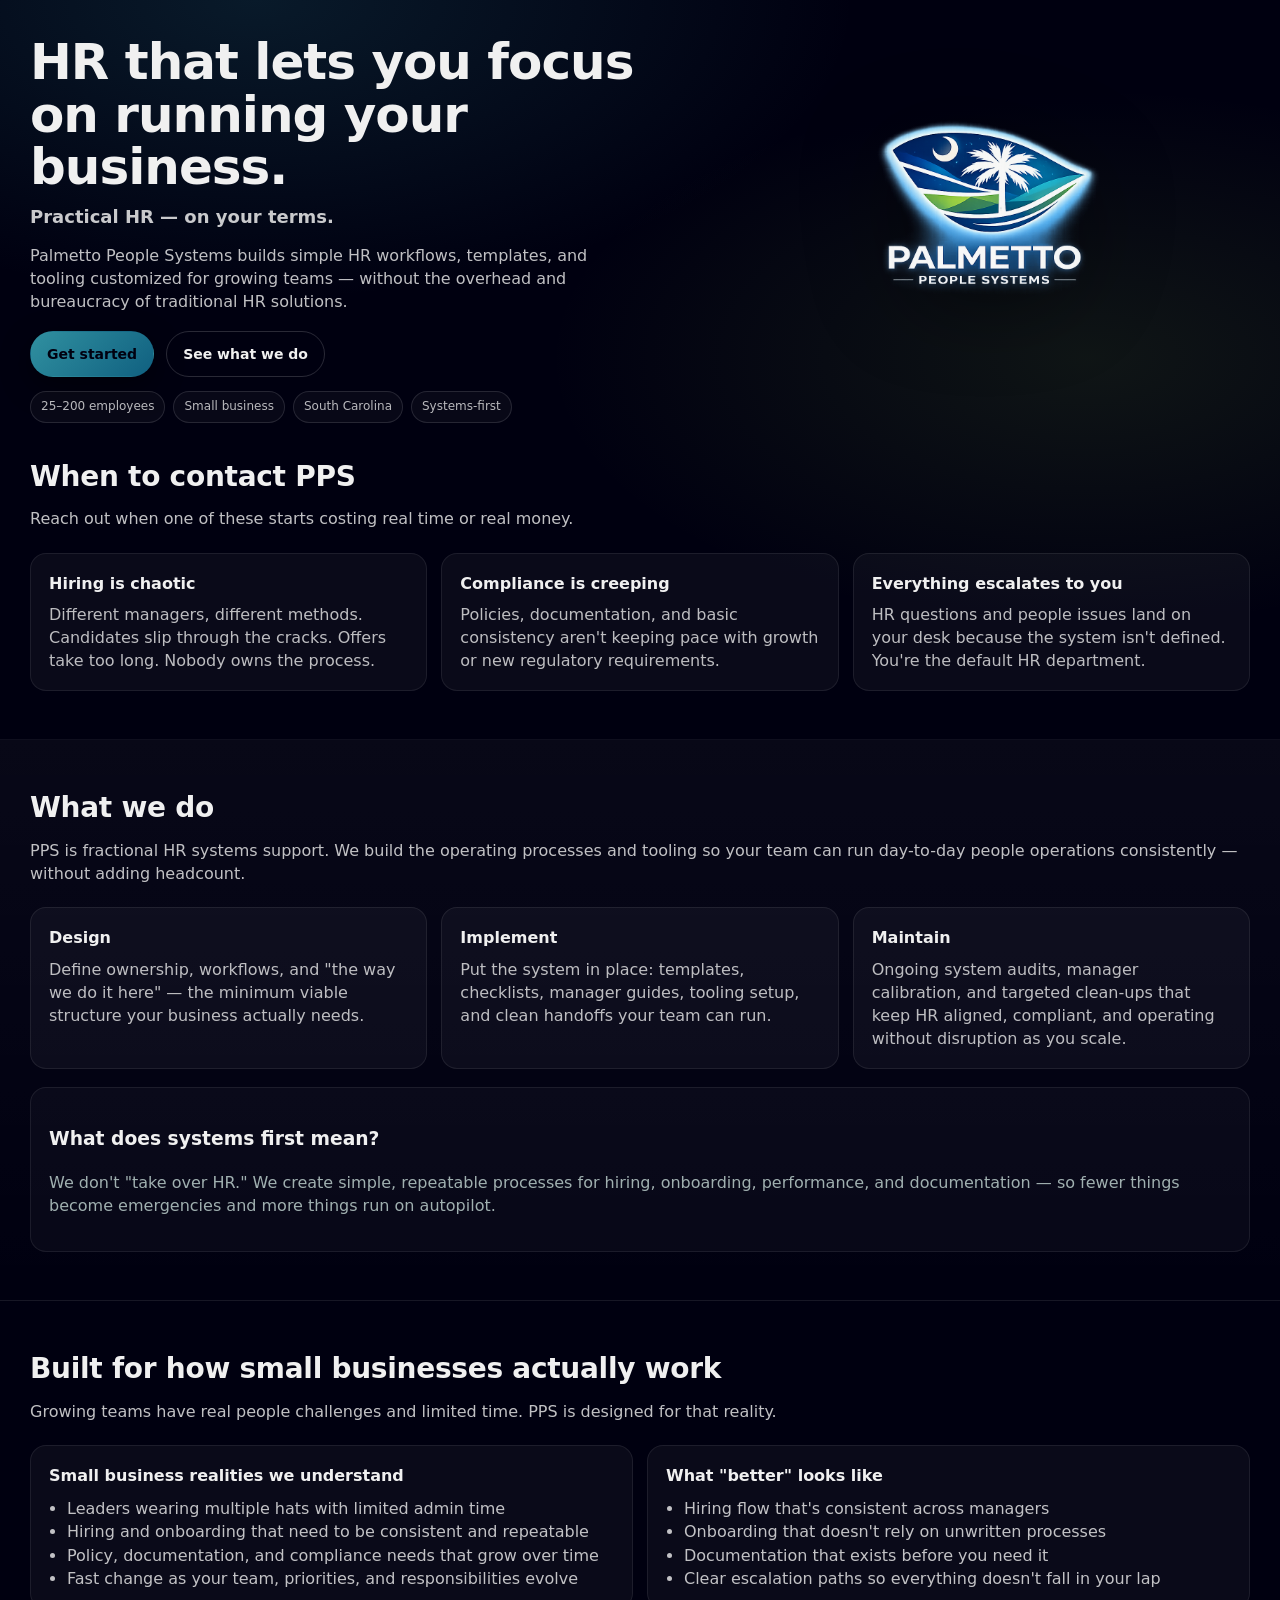
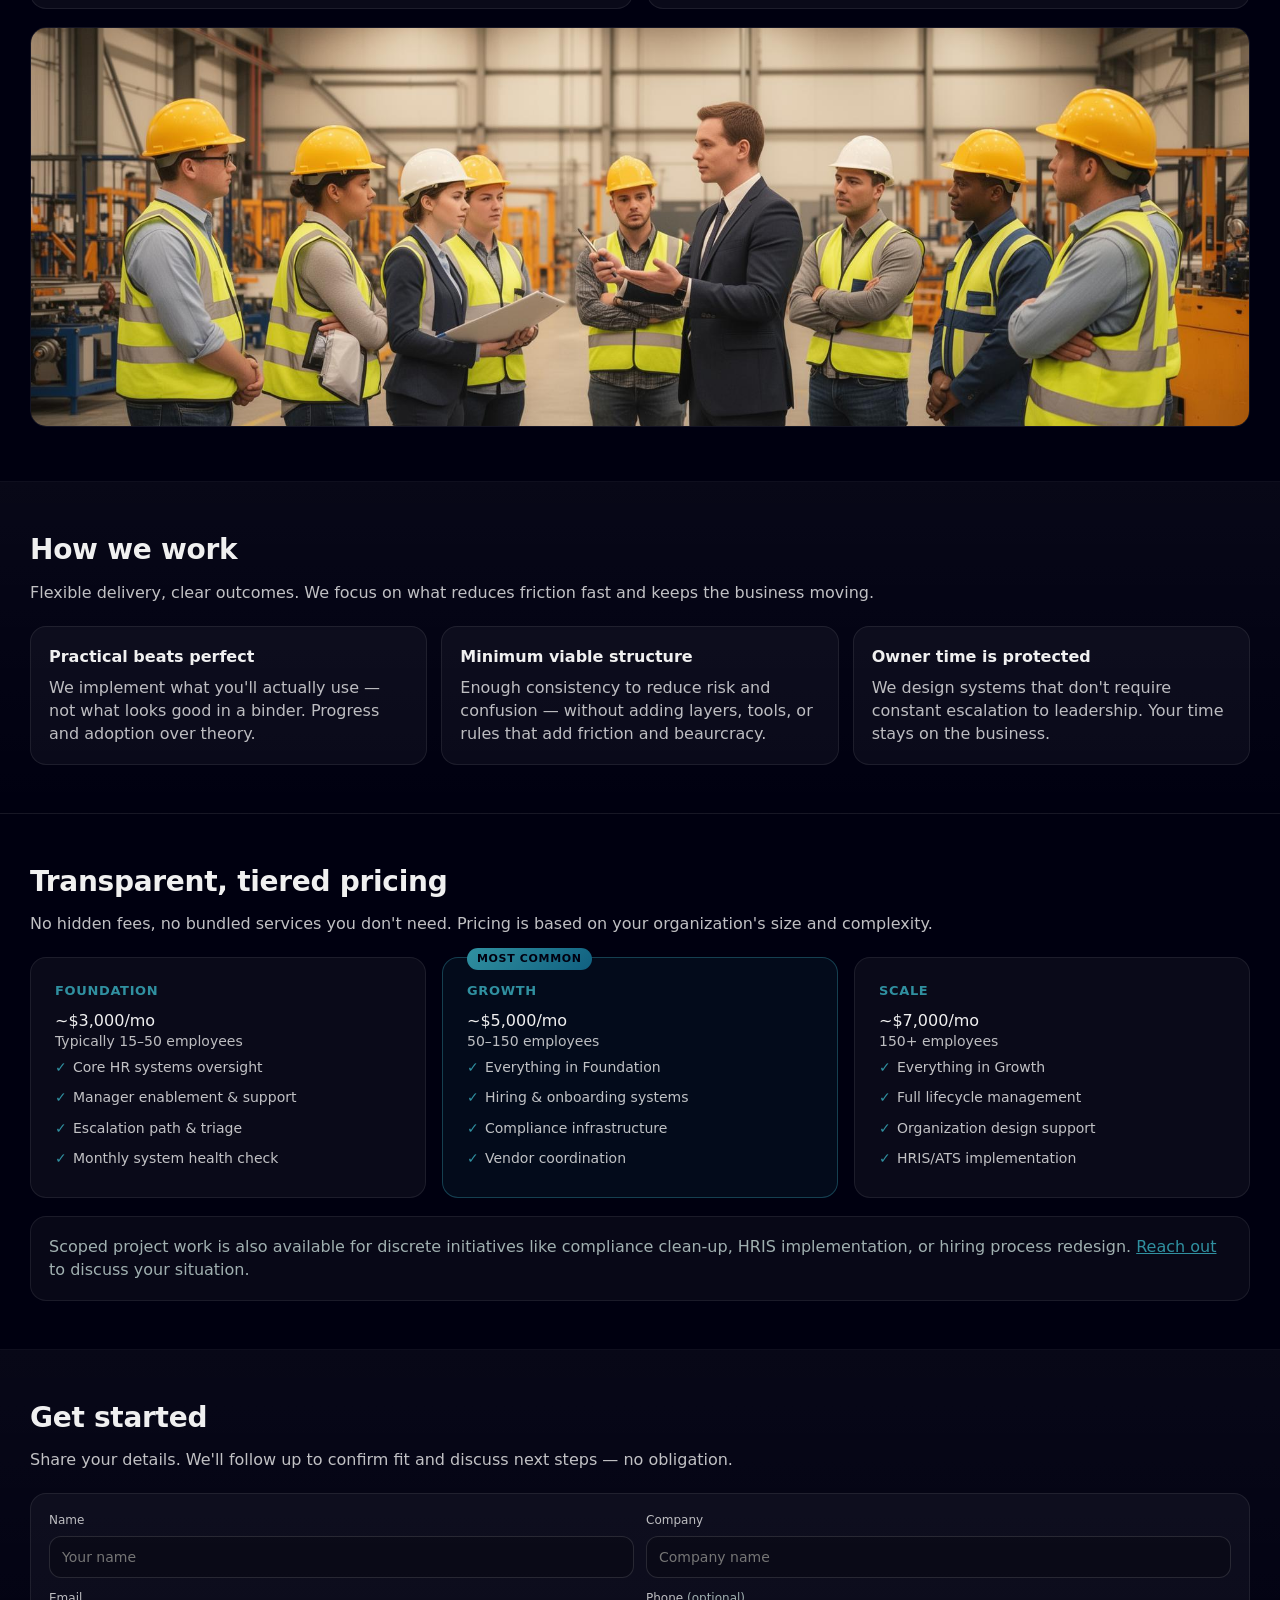
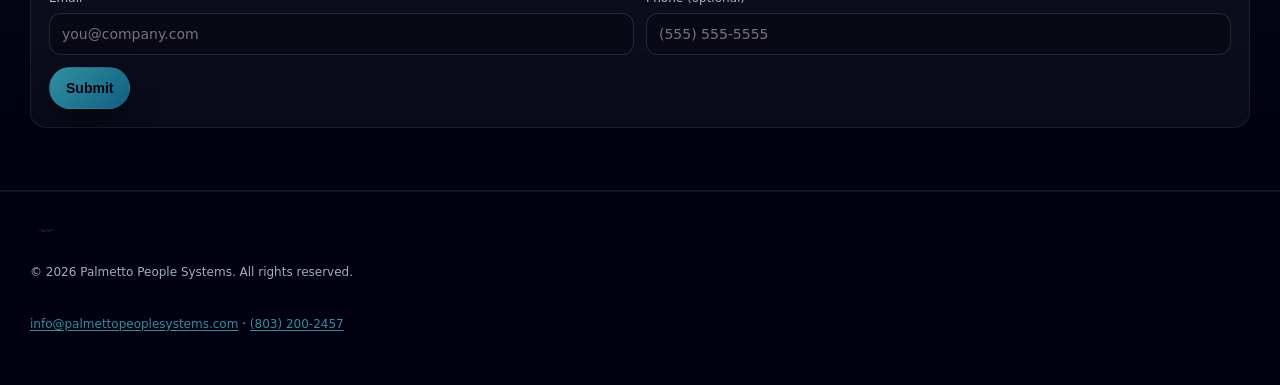
==== commit bb7484be: "update" ====
--- a/index.html
+++ b/index.html
@@ -94,7 +94,7 @@
     <section class="section">
       <div class="container">
         <div class="section-head">
-          <h2>When to call PPS</h2>
+          <h2>When to contact PPS</h2>
           <p>Reach out when one of these starts costing real time or real money.</p>
         </div>
 
@@ -172,7 +172,7 @@
             <h3>What "better" looks like</h3>
             <ul>
               <li>Hiring flow that's consistent across managers</li>
-              <li>Onboarding that doesn't rely on tribal knowledge</li>
+              <li>Onboarding that doesn't rely on unwritten processes</li>
               <li>Documentation that exists before you need it</li>
               <li>Clear escalation paths so everything doesn't fall in your lap</li>
             </ul>
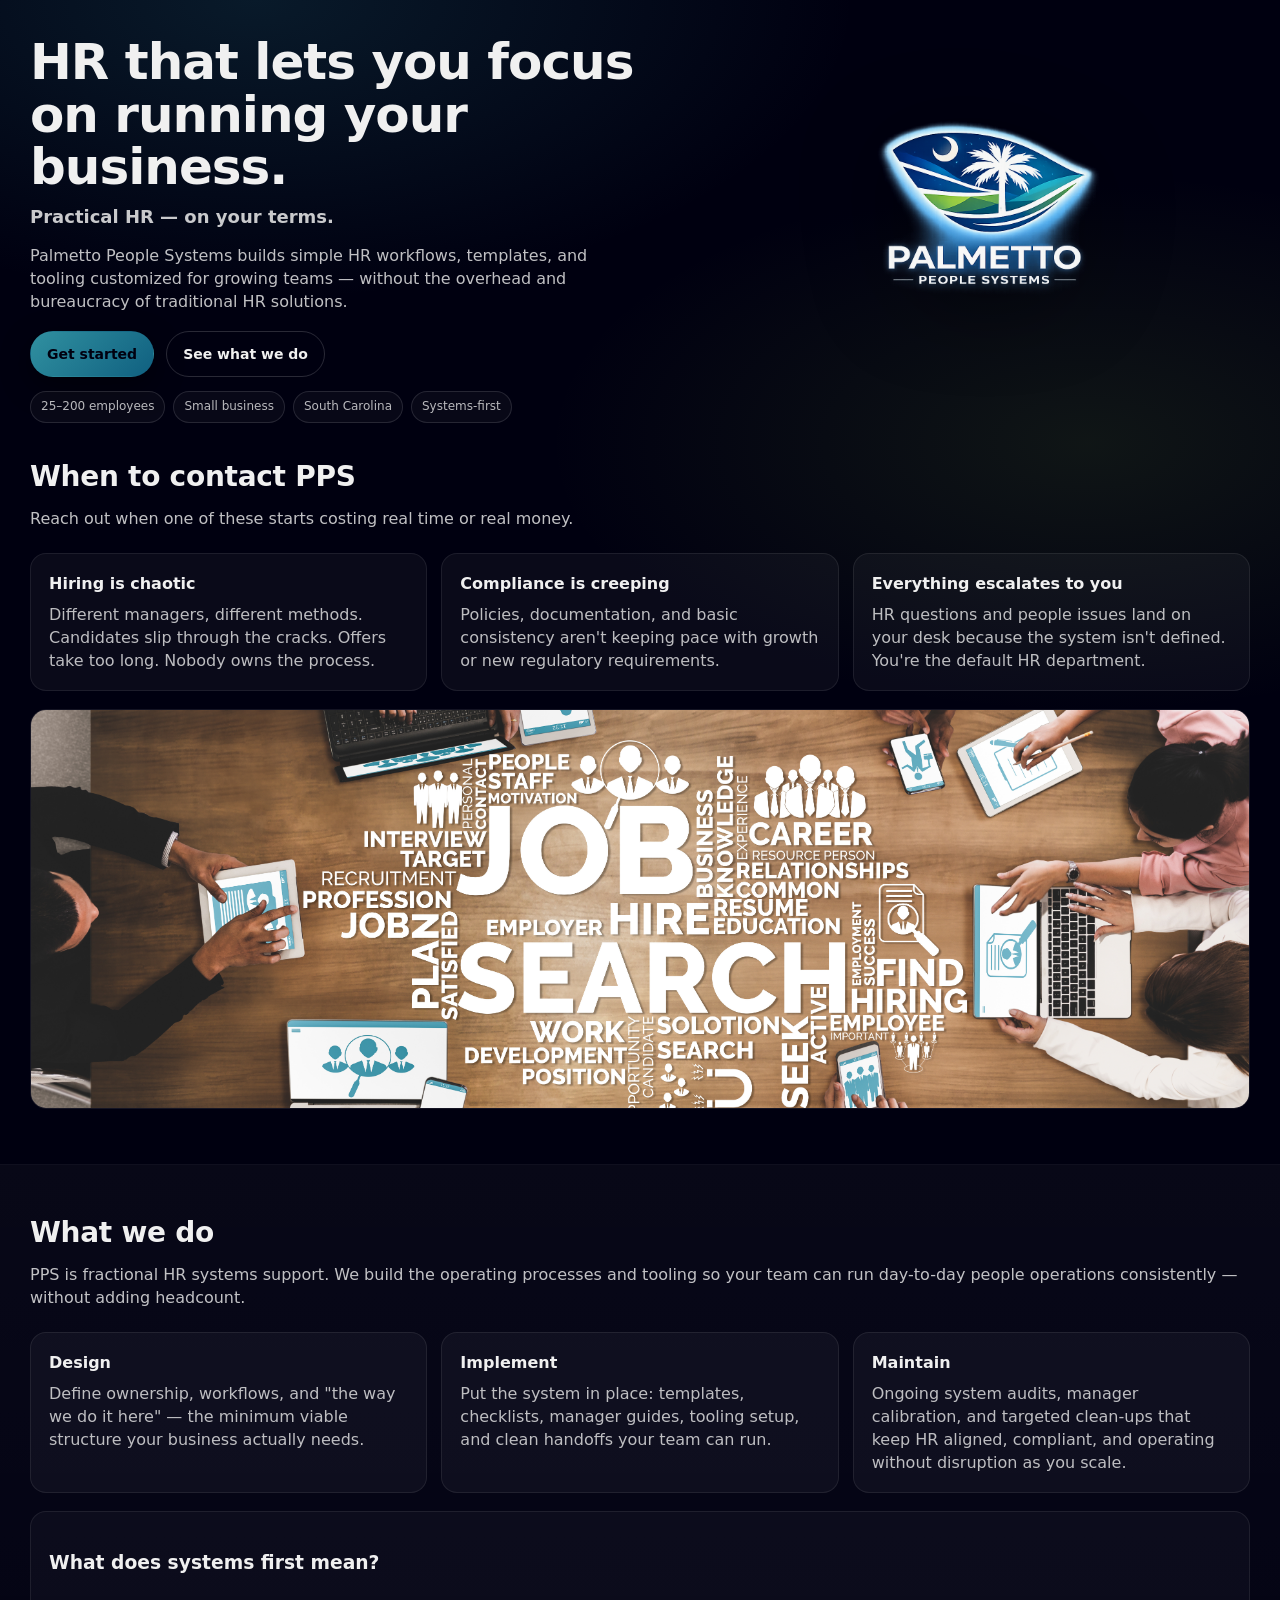
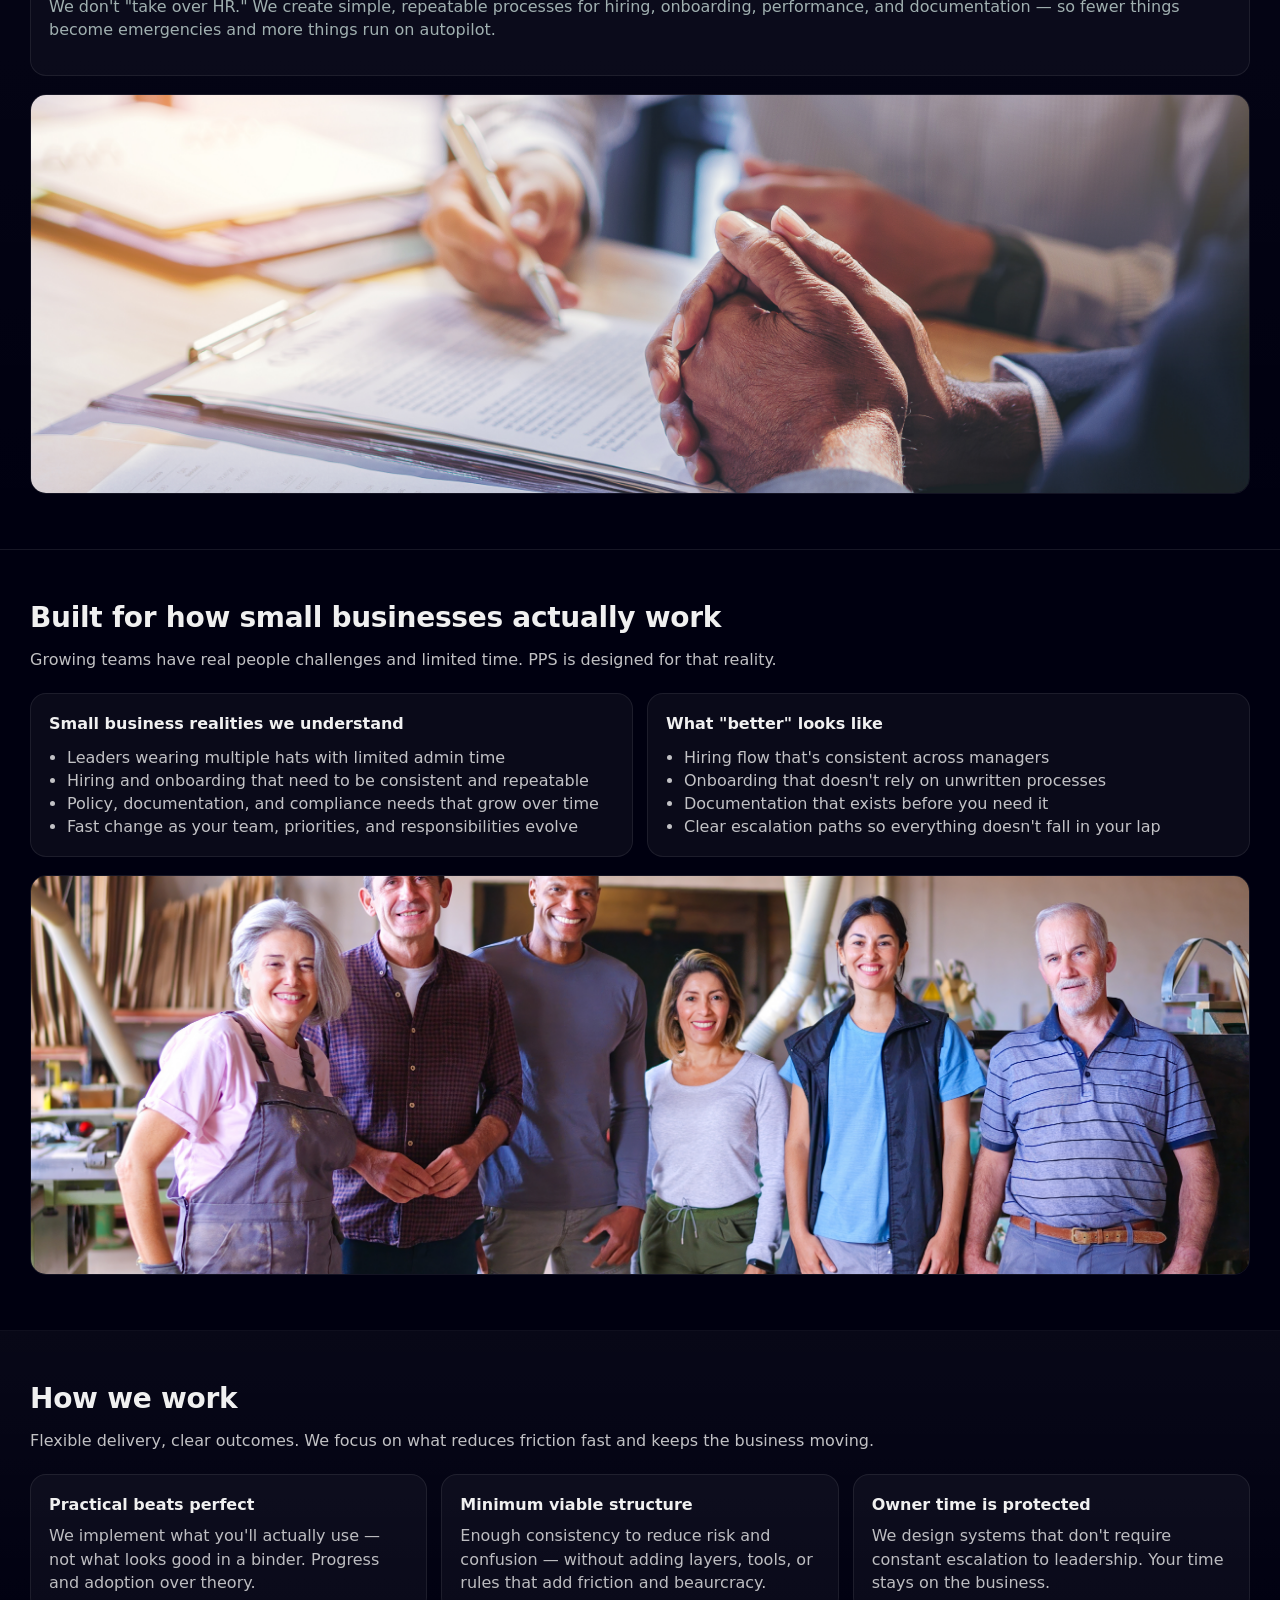
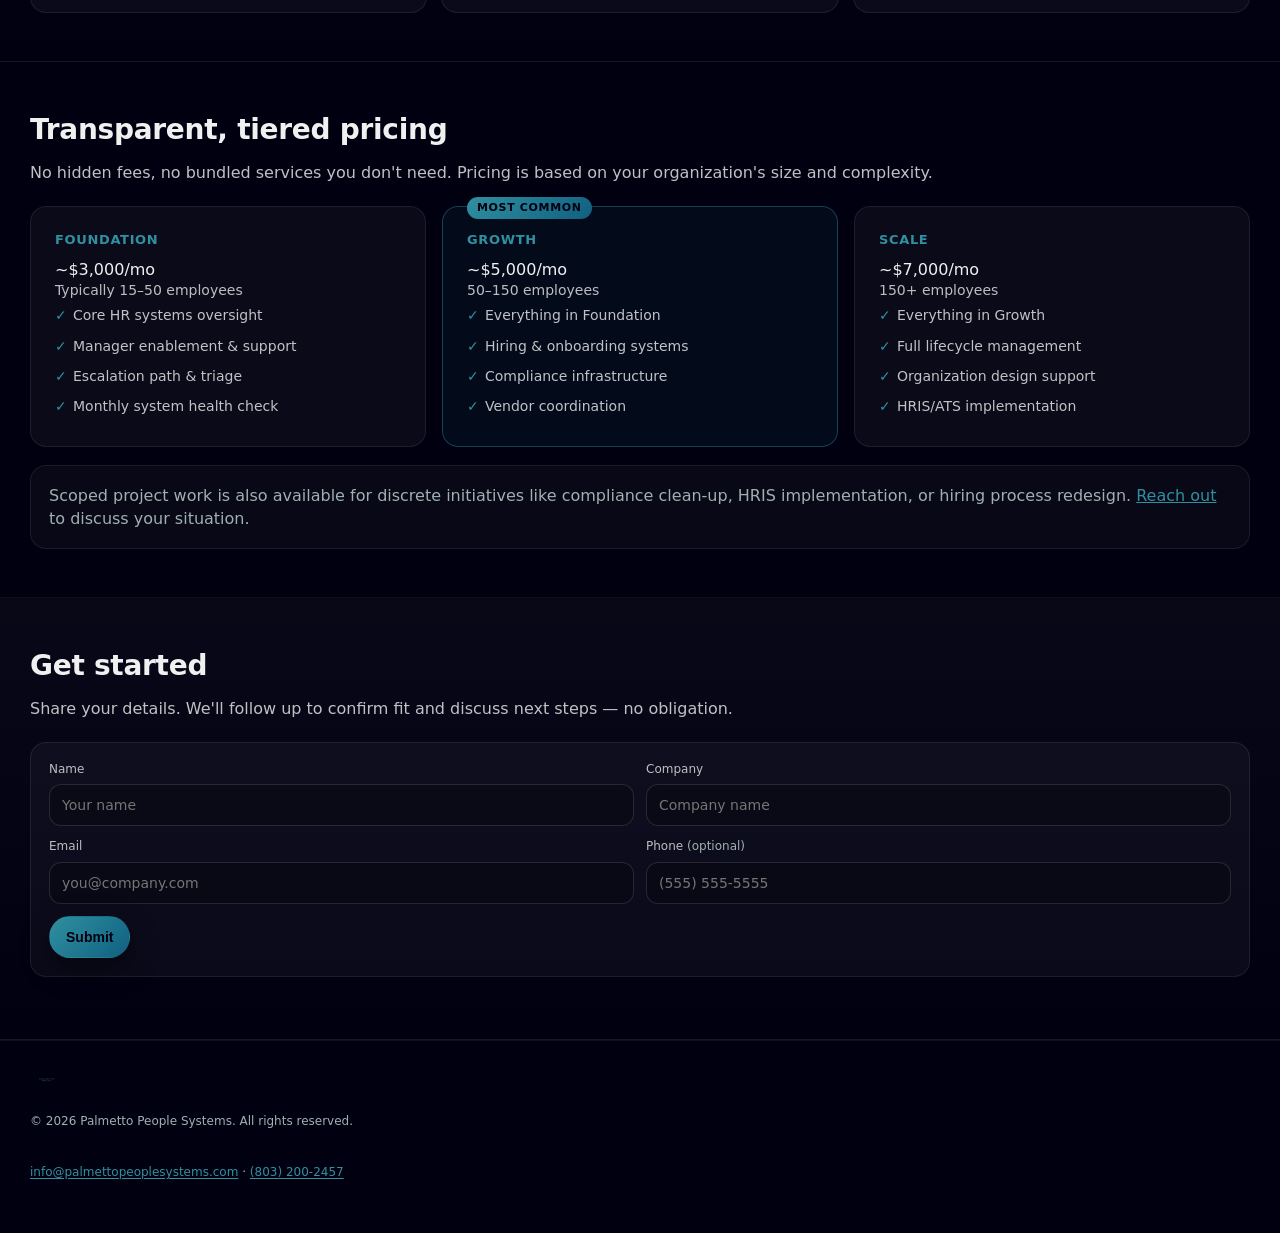
==== commit 7cb5dfdc: "update" ====
--- a/index.html
+++ b/index.html
@@ -112,6 +112,13 @@
             <p>HR questions and people issues land on your desk because the system isn't defined. You're the default HR department.</p>
           </article>
         </div>
+
+        <img
+          class="fit-image"
+          src="assets/whentocontact.jpeg"
+          alt="Business owner reviewing when to contact HR systems support"
+          loading="lazy"
+        />
       </div>
     </section>
 
@@ -146,6 +153,13 @@
             We don't "take over HR." We create simple, repeatable processes for hiring, onboarding, performance, and documentation — so fewer things become emergencies and more things run on autopilot.
           </p>
         </div>
+
+        <img
+          class="fit-image"
+          src="assets/what%20we%20do.jpeg"
+          alt="Team collaboration around people operations planning"
+          loading="lazy"
+        />
       </div>
     </section>
 
@@ -181,7 +195,7 @@
 
         <img
           class="fit-image"
-          src="assets/operations-training.jpg"
+          src="assets/smallbiz.jpeg"
           alt="Small business team reviewing onboarding and people operations workflows"
           loading="lazy"
         />
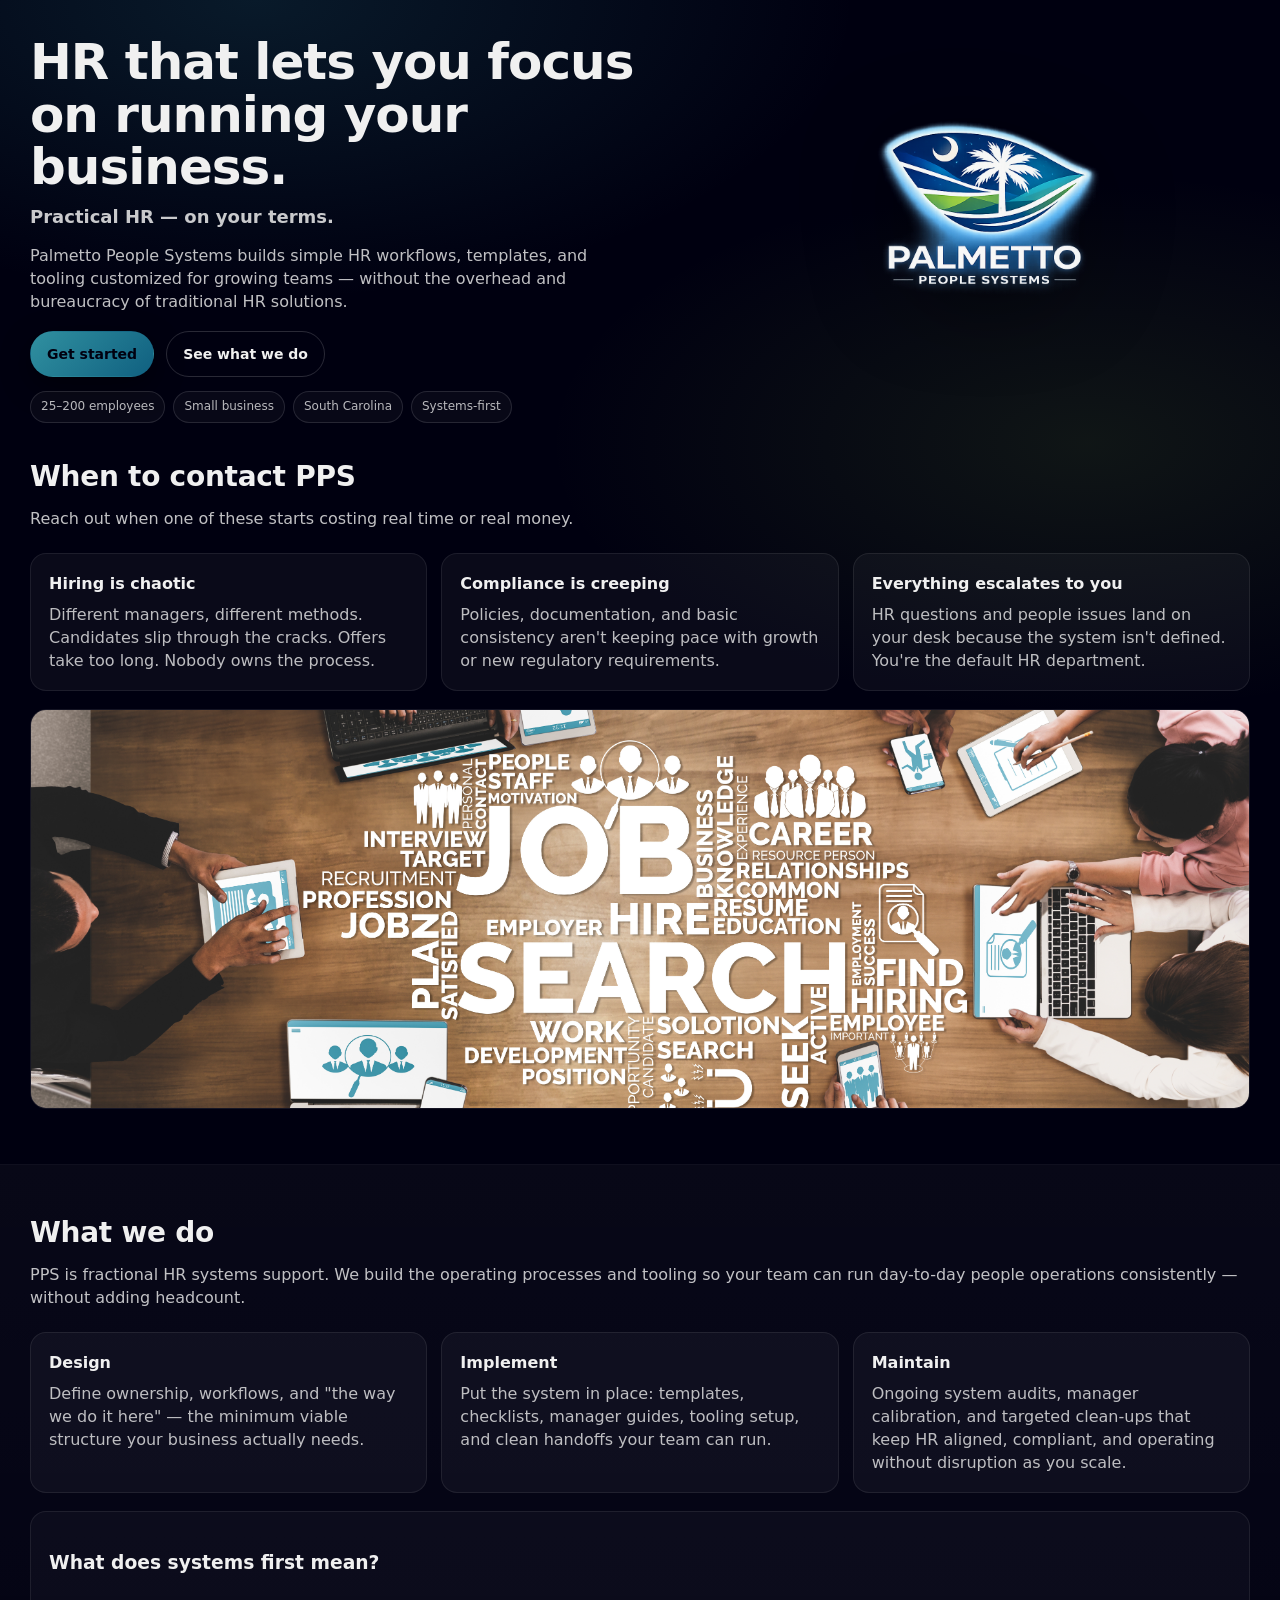
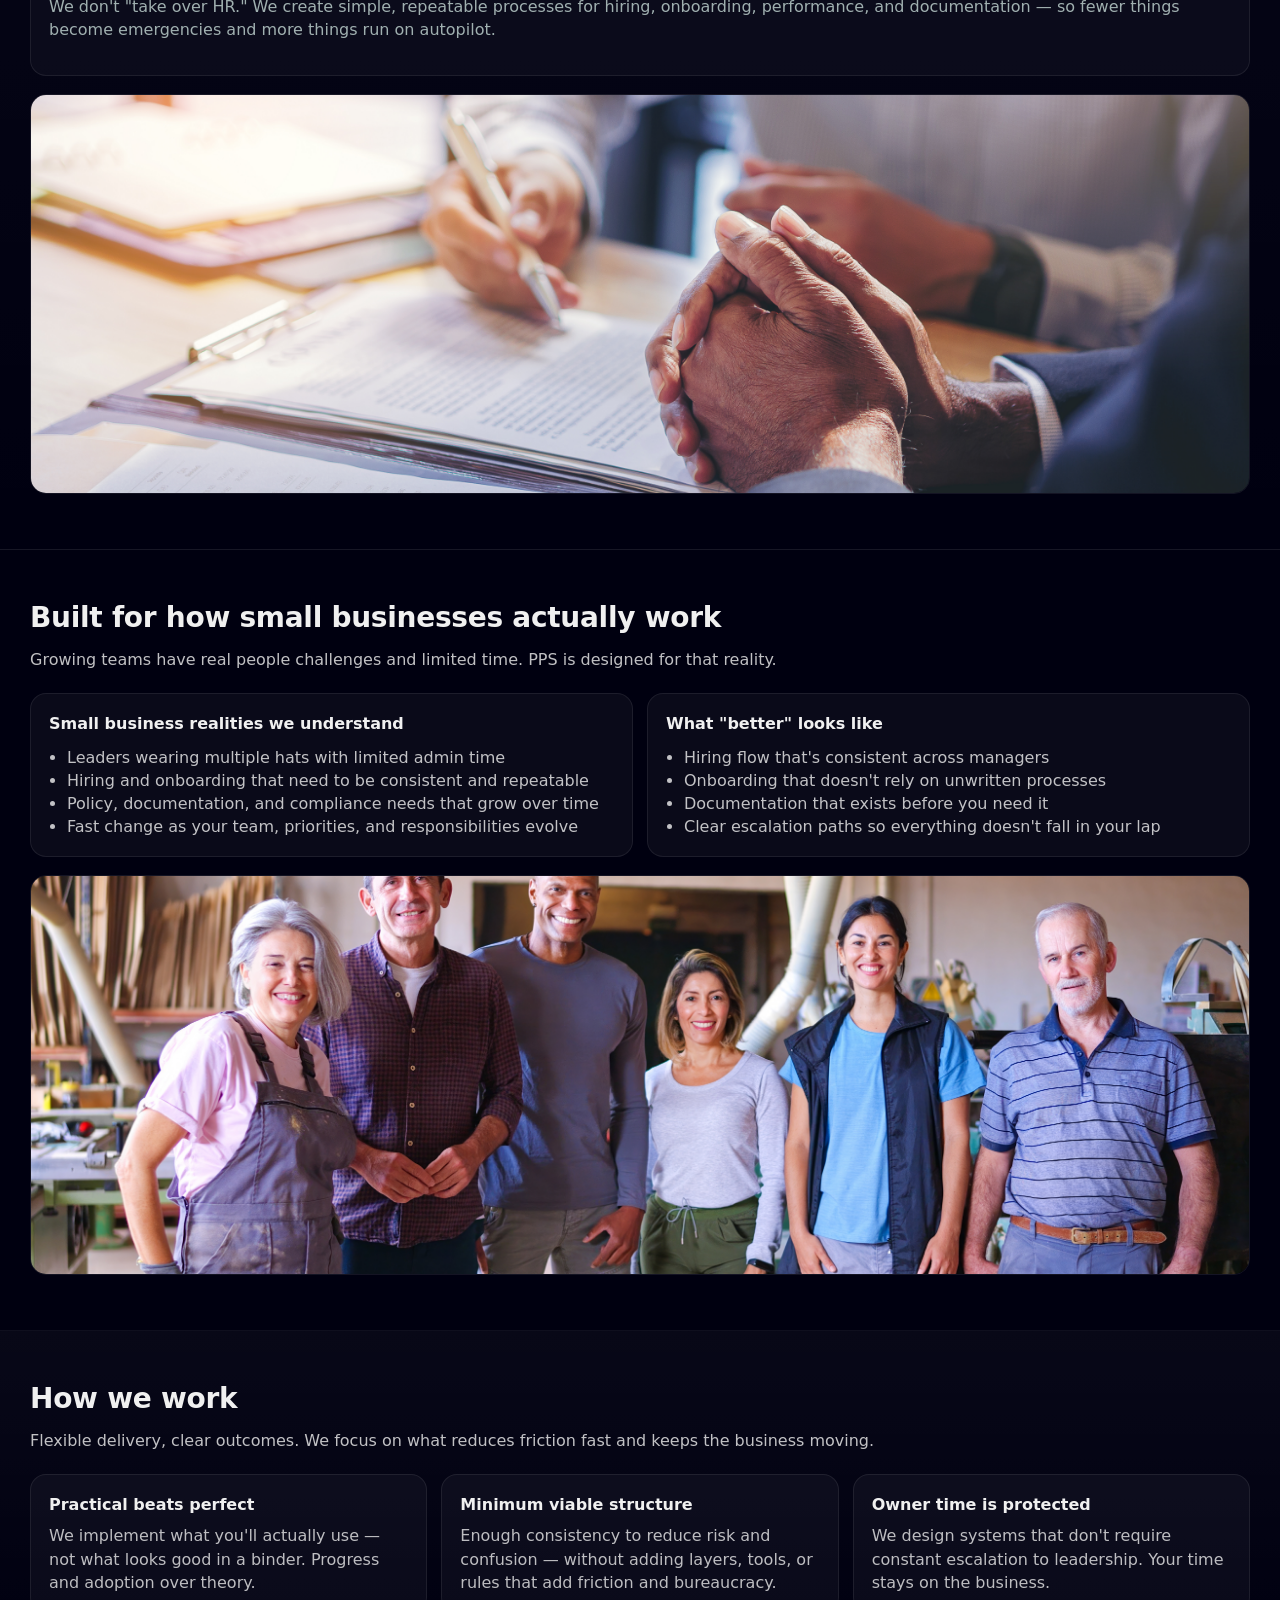
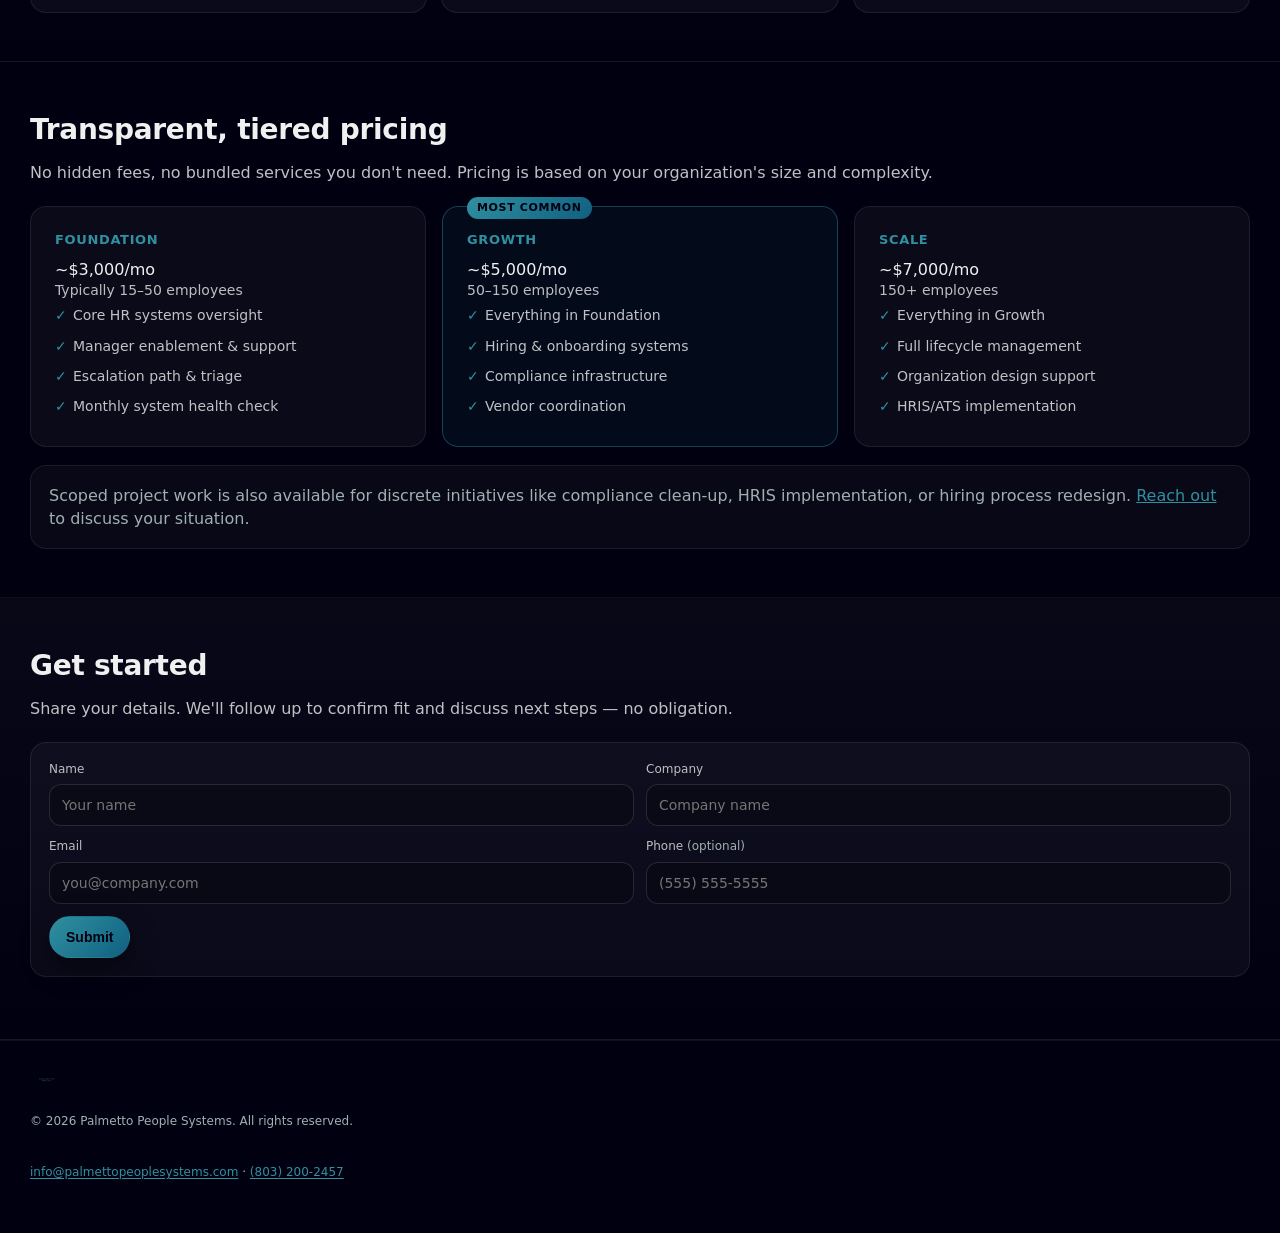
==== commit cc456a1e: "Fix typo: beaurcracy -> bureaucracy" ====
--- a/index.html
+++ b/index.html
@@ -219,7 +219,7 @@
           </article>
           <article class="card">
             <h3>Minimum viable structure</h3>
-            <p>Enough consistency to reduce risk and confusion — without adding layers, tools, or rules that add friction and beaurcracy.</p>
+            <p>Enough consistency to reduce risk and confusion — without adding layers, tools, or rules that add friction and bureaucracy.</p>
           </article>
           <article class="card">
             <h3>Owner time is protected</h3>
